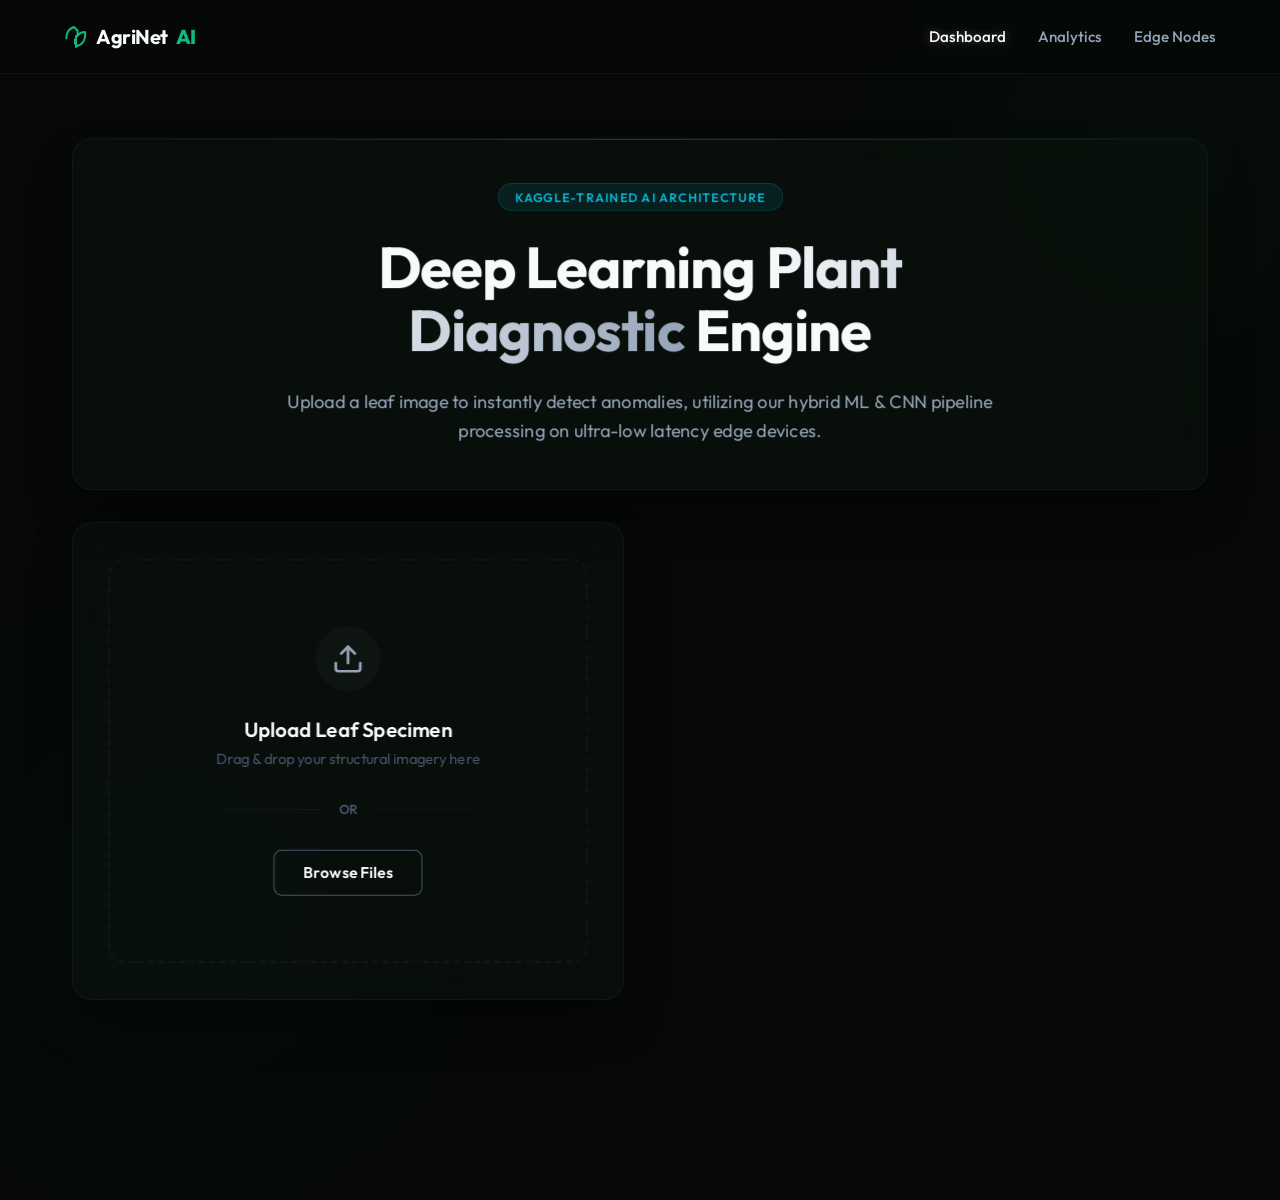
==== templates/index.html @ b892cedf "feat(a11y): add preliminary accessibility tags" ====
<!DOCTYPE html>
<html lang="en">

<head>
    <meta charset="UTF-8">
    <meta name="viewport" content="width=device-width, initial-scale=1.0">
    <title>AgriNet - Plant Disease Detection</title>
    <!-- Google Fonts: Outfit -->
    <link href="https://fonts.googleapis.com/css2?family=Outfit:wght@300;400;500;600;700;800&display=swap"
        rel="stylesheet">
    <!-- Custom CSS -->
    <link rel="stylesheet" href="/static/style.css">
</head>

<body>

    <!-- Ambient glowing orbs (very subtle) -->
    <div class="ambient-orb orb-1"></div>
    <div class="ambient-orb orb-2"></div>

    <header>
        <div class="logo">
            <svg class="leaf-icon" width="24" height="24" viewBox="0 0 24 24" fill="none"
                xmlns="http://www.w3.org/2000/svg">
                <path d="M2.5 13.5C2.5 13.5 1 5.5 10 2L13.5 5.5V11C13.5 11 16 7 21 7C21 7 23 18 13.5 21L11 18.5V14.5"
                    stroke="currentColor" stroke-width="2" stroke-linecap="round" stroke-linejoin="round" />
                <path d="M12 22L12 11" stroke="currentColor" stroke-width="2" stroke-linecap="round"
                    stroke-linejoin="round" />
            </svg>
            AgriNet <span>AI</span>
        </div>
        <nav>
            <a href="#" class="active">Dashboard</a>
            <a href="#">Analytics</a>
            <a href="#">Edge Nodes</a>
        </nav>
    </header>

    <main>
        <section class="hero glass-panel" data-tilt>
            <div class="hero-content">
                <div class="badge">Kaggle-Trained AI Architecture</div>
                <h1>Deep Learning <span>Plant Diagnostic</span> Engine</h1>
                <p>Upload a leaf image to instantly detect anomalies, utilizing our hybrid ML & CNN pipeline processing
                    on ultra-low latency edge devices.</p>
            </div>
        </section>

        <!-- Main workspace containing upload & results side by side or stacked -->
        <div class="workspace">
            <section class="upload-section glass-panel" id="upload-panel" data-tilt>
                <div class="drag-area" id="drag-area">
                    <div class="icon-orb">
                        <svg width="32" height="32" viewBox="0 0 24 24" fill="none" stroke="currentColor"
                            stroke-width="2" stroke-linecap="round" stroke-linejoin="round">
                            <path d="M21 15v4a2 2 0 0 1-2 2H5a2 2 0 0 1-2-2v-4"></path>
                            <polyline points="17 8 12 3 7 8"></polyline>
                            <line x1="12" y1="3" x2="12" y2="15"></line>
                        </svg>
                    </div>
                    <h3>Upload Leaf Specimen</h3>
                    <p class="subtitle">Drag & drop your structural imagery here</p>
                    <div class="divider">
                        <span>OR</span>
                    </div>
                    <button class="btn-outline" id="browse-btn">
                        <span>Browse Files</span>
                    </button>
                    <input type="file" id="file-input" hidden accept="image/*">
                </div>

                <div class="preview-area hidden" id="preview-area">
                    <div class="image-wrapper">
                        <img id="image-preview" src="" alt="Specimen Preview">
                        <div class="scan-line"></div>
                    </div>
                    <div class="controls">
                        <button class="btn-primary glow-on-hover" id="analyze-btn">
                            <svg width="20" height="20" viewBox="0 0 24 24" fill="none" stroke="currentColor"
                                stroke-width="2" stroke-linecap="round" stroke-linejoin="round">
                                <circle cx="12" cy="12" r="10"></circle>
                                <polyline points="12 6 12 12 16 14"></polyline>
                            </svg>
                            Init Inference
                        </button>
                        <button class="btn-ghost" id="reset-btn">Reset</button>
                    </div>
                </div>
            </section>

            <section class="results-section hidden" id="results-container">
                <div class="glass-panel result-card main-result" data-tilt>
                    <div class="header-tag">Diagnostic Result</div>
                    <h2 id="r-disease" class="disease-title">Analyzing...</h2>
                    <div class="treatment-box">
                        <div class="treatment-icon">
                            <svg width="20" height="20" viewBox="0 0 24 24" fill="none" stroke="currentColor"
                                stroke-width="2">
                                <path d="M11 20A7 7 0 0 1 4 13V6l7-4 7 4v7a7 7 0 0 1-7 7Z"></path>
                                <path d="M11 10.5V17"></path>
                                <path d="M8 14h6"></path>
                            </svg>
                        </div>
                        <div>
                            <h4>Recommended Protocol</h4>
                            <p id="r-treatment">Awaiting inference completion.</p>
                        </div>
                    </div>
                </div>

                <div class="metrics-row">
                    <div class="glass-panel metric-card" data-tilt>
                        <svg class="metric-icon" width="24" height="24" viewBox="0 0 24 24" fill="none"
                            stroke="currentColor" stroke-width="2">
                            <path d="M2 12h4l3-9 5 18 3-9h5"></path>
                        </svg>
                        <h4>Accuracy Score</h4>
                        <div class="value-wrap">
                            <span class="value" id="r-confidence-val">0</span>
                            <span class="unit">%</span>
                        </div>
                    </div>
                    <div class="glass-panel metric-card" data-tilt>
                        <svg class="metric-icon" width="24" height="24" viewBox="0 0 24 24" fill="none"
                            stroke="currentColor" stroke-width="2">
                            <circle cx="12" cy="12" r="10"></circle>
                            <polyline points="12 6 12 12 16 14"></polyline>
                        </svg>
                        <h4>Edge Latency</h4>
                        <div class="value-wrap">
                            <span class="value" id="r-latency-val">0</span>
                            <span class="unit">ms</span>
                        </div>
                    </div>
                </div>
            </section>
        </div>
    </main>

    <script src="/static/script.js"></script>
</body>

</html><!-- Optimized responsive scaling for dashboards -->
<!-- Add accessibility labels -->
---- static/style.css ----
:root {
    --bg-color: #060907;
    --panel-bg: rgba(14, 23, 17, 0.4);
    --panel-border: rgba(255, 255, 255, 0.04);
    --panel-border-hover: rgba(34, 197, 94, 0.3);

    --brand-primary: #10b981;
    --brand-secondary: #059669;
    --brand-cyan: #06b6d4;

    --text-primary: #f8fafc;
    --text-secondary: #94a3b8;
    --text-muted: #475569;

    --font-main: 'Outfit', sans-serif;
}

* {
    margin: 0;
    padding: 0;
    box-sizing: border-box;
}

body {
    background-color: var(--bg-color);
    color: var(--text-primary);
    font-family: var(--font-main);
    min-height: 100vh;
    overflow-x: hidden;
    position: relative;
    -webkit-font-smoothing: antialiased;
}

/* Very subtle ambient background to give depth without being garish */
.ambient-orb {
    position: absolute;
    border-radius: 50%;
    filter: blur(120px);
    z-index: -1;
    opacity: 0.4;
    pointer-events: none;
}

.orb-1 {
    width: 500px;
    height: 500px;
    background: radial-gradient(circle, rgba(16, 185, 129, 0.15) 0%, rgba(0, 0, 0, 0) 70%);
    top: -10%;
    right: -10%;
}

.orb-2 {
    width: 600px;
    height: 600px;
    background: radial-gradient(circle, rgba(6, 182, 212, 0.1) 0%, rgba(0, 0, 0, 0) 70%);
    bottom: -20%;
    left: -10%;
}

/* HEADER */
header {
    display: flex;
    justify-content: space-between;
    align-items: center;
    padding: 1.5rem 5%;
    border-bottom: 1px solid var(--panel-border);
    backdrop-filter: blur(20px);
    -webkit-backdrop-filter: blur(20px);
    background: rgba(6, 9, 7, 0.7);
    position: sticky;
    top: 0;
    z-index: 100;
}

.logo {
    display: flex;
    align-items: center;
    gap: 0.5rem;
    font-size: 1.25rem;
    font-weight: 700;
    letter-spacing: -0.5px;
}

.leaf-icon {
    color: var(--brand-primary);
}

.logo span {
    color: var(--brand-primary);
    font-weight: 800;
}

nav {
    display: flex;
    gap: 2rem;
}

nav a {
    color: var(--text-secondary);
    text-decoration: none;
    font-size: 0.95rem;
    font-weight: 500;
    transition: color 0.3s ease, text-shadow 0.3s ease;
}

/* User wants glow only on interaction - hover */
nav a:hover,
nav a.active {
    color: var(--text-primary);
    text-shadow: 0 0 10px rgba(255, 255, 255, 0.3);
}

/* MAIN LAYOUT */
main {
    max-width: 1200px;
    margin: 4rem auto;
    padding: 0 2rem;
    display: flex;
    flex-direction: column;
    gap: 2rem;
}

/* GLASS PANEL BASE */
.glass-panel {
    background: var(--panel-bg);
    border: 1px solid var(--panel-border);
    border-radius: 20px;
    backdrop-filter: blur(16px);
    -webkit-backdrop-filter: blur(16px);
    box-shadow: 0 25px 50px -12px rgba(0, 0, 0, 0.5);
    transition: border-color 0.4s ease, box-shadow 0.4s ease, transform 0.1s;
    /* 3D setup */
    transform-style: preserve-3d;
    perspective: 1000px;
    will-change: transform;
}

/* Subtle glow only on hover for panels */
.glass-panel:hover {
    border-color: rgba(34, 197, 94, 0.2);
    box-shadow: 0 25px 50px -12px rgba(34, 197, 94, 0.05), 0 0 40px rgba(16, 185, 129, 0.05);
}

/* HERO */
.hero {
    padding: 3rem;
    text-align: center;
    display: flex;
    justify-content: center;
    overflow: hidden;
    position: relative;
}

.hero::before {
    content: '';
    position: absolute;
    top: 0;
    left: 0;
    right: 0;
    height: 1px;
    background: linear-gradient(90deg, transparent, rgba(34, 197, 94, 0.3), transparent);
}

.hero-content {
    max-width: 700px;
    transform: translateZ(30px);
    /* 3D pop effect */
}

.badge {
    display: inline-block;
    padding: 0.3rem 1rem;
    font-size: 0.75rem;
    font-weight: 600;
    text-transform: uppercase;
    letter-spacing: 1px;
    color: var(--brand-cyan);
    background: rgba(6, 182, 212, 0.1);
    border: 1px solid rgba(6, 182, 212, 0.2);
    border-radius: 100px;
    margin-bottom: 1.5rem;
}

.hero h1 {
    font-size: 3.5rem;
    font-weight: 700;
    line-height: 1.1;
    margin-bottom: 1.5rem;
    letter-spacing: -1px;
}

.hero h1 span {
    background: linear-gradient(to right, var(--text-primary), var(--text-secondary));
    -webkit-background-clip: text;
    -webkit-text-fill-color: transparent;
}

.hero:hover h1 span {
    background: linear-gradient(to right, var(--brand-primary), var(--brand-cyan));
    -webkit-background-clip: text;
    -webkit-text-fill-color: transparent;
}

.hero p {
    color: var(--text-secondary);
    font-size: 1.1rem;
    line-height: 1.6;
}

/* WORKSPACE SPLIT */
.workspace {
    display: grid;
    grid-template-columns: 1fr;
    gap: 2rem;
}

@media (min-width: 900px) {
    .workspace {
        grid-template-columns: 1fr 1fr;
    }
}

/* UPLOAD SECTION */
.upload-section {
    padding: 2.5rem;
    display: flex;
    flex-direction: column;
}

.drag-area {
    border: 2px dashed var(--panel-border);
    border-radius: 16px;
    padding: 4rem 2rem;
    text-align: center;
    transition: all 0.3s ease;
    flex: 1;
    display: flex;
    flex-direction: column;
    justify-content: center;
    align-items: center;
    transform: translateZ(20px);
}

.drag-area.active,
.drag-area:hover {
    border-color: var(--brand-primary);
    background: rgba(16, 185, 129, 0.03);
    /* Glow on hover */
    box-shadow: 0 0 20px rgba(16, 185, 129, 0.1) inset;
}

.icon-orb {
    width: 64px;
    height: 64px;
    border-radius: 50%;
    background: rgba(255, 255, 255, 0.03);
    display: flex;
    align-items: center;
    justify-content: center;
    margin-bottom: 1.5rem;
    color: var(--text-secondary);
    transition: all 0.3s;
}

.drag-area:hover .icon-orb {
    color: var(--brand-primary);
    background: rgba(16, 185, 129, 0.1);
    transform: scale(1.1);
}

.drag-area h3 {
    font-size: 1.25rem;
    font-weight: 600;
    margin-bottom: 0.5rem;
}

.drag-area .subtitle {
    font-size: 0.9rem;
    color: var(--text-muted);
}

.divider {
    display: flex;
    align-items: center;
    width: 60%;
    margin: 2rem 0;
    color: var(--text-muted);
    font-size: 0.8rem;
    font-weight: 600;
}

.divider::before,
.divider::after {
    content: '';
    flex: 1;
    height: 1px;
    background: var(--panel-border);
}

.divider span {
    padding: 0 1rem;
}

/* BUTTONS */
button {
    font-family: var(--font-main);
    display: flex;
    align-items: center;
    justify-content: center;
    gap: 0.5rem;
    padding: 0.75rem 1.75rem;
    border-radius: 8px;
    font-weight: 600;
    font-size: 0.95rem;
    cursor: pointer;
    transition: all 0.3s cubic-bezier(0.4, 0, 0.2, 1);
    outline: none;
}

.btn-outline {
    background: transparent;
    border: 1px solid var(--text-muted);
    color: var(--text-primary);
}

.btn-outline:hover {
    border-color: var(--brand-primary);
    color: var(--brand-primary);
    background: rgba(16, 185, 129, 0.05);
}

.btn-primary {
    background: var(--brand-secondary);
    border: 1px solid var(--brand-primary);
    color: white;
}

.btn-primary:hover {
    background: var(--brand-primary);
    box-shadow: 0 0 20px rgba(16, 185, 129, 0.4);
    /* glow only on hover */
    transform: translateY(-2px);
}

.btn-ghost {
    background: transparent;
    border: 1px solid transparent;
    color: var(--text-secondary);
}

.btn-ghost:hover {
    color: white;
    background: rgba(255, 255, 255, 0.05);
}

/* PREVIEW AREA */
.preview-area {
    display: flex;
    flex-direction: column;
    align-items: center;
    justify-content: center;
    gap: 2rem;
    height: 100%;
    transform: translateZ(25px);
}

.image-wrapper {
    position: relative;
    border-radius: 12px;
    overflow: hidden;
    border: 1px solid var(--panel-border);
    box-shadow: 0 10px 30px rgba(0, 0, 0, 0.5);
}

#image-preview {
    max-width: 100%;
    max-height: 280px;
    display: block;
    object-fit: contain;
}

/* Animated scanning line */
.scan-line {
    position: absolute;
    top: 0;
    left: 0;
    right: 0;
    height: 2px;
    background: var(--brand-primary);
    box-shadow: 0 0 10px var(--brand-primary), 0 0 20px var(--brand-primary);
    opacity: 0;
    transform: translateY(-100%);
}

.preview-area.scanning .scan-line {
    opacity: 1;
    animation: scan 2s linear infinite;
}

@keyframes scan {
    0% {
        transform: translateY(0);
    }

    50% {
        transform: translateY(280px);
    }

    100% {
        transform: translateY(0);
    }
}

.controls {
    display: flex;
    gap: 1rem;
    width: 100%;
    justify-content: center;
}

/* RESULTS SECTION */
.results-section {
    display: flex;
    flex-direction: column;
    gap: 1.5rem;
    animation: slideInResult 0.6s cubic-bezier(0.16, 1, 0.3, 1) forwards;
}

@keyframes slideInResult {
    from {
        opacity: 0;
        transform: translateX(30px);
    }

    to {
        opacity: 1;
        transform: translateX(0);
    }
}

.result-card {
    padding: 2.5rem;
    flex: 1;
    display: flex;
    flex-direction: column;
}

.header-tag {
    font-size: 0.75rem;
    text-transform: uppercase;
    letter-spacing: 1px;
    color: var(--text-secondary);
    margin-bottom: 0.5rem;
    transform: translateZ(10px);
}

.disease-title {
    font-size: 2.2rem;
    font-weight: 700;
    color: var(--brand-primary);
    margin-bottom: 2rem;
    transform: translateZ(30px);
}

.treatment-box {
    display: flex;
    gap: 1.25rem;
    padding: 1.5rem;
    background: rgba(255, 255, 255, 0.02);
    border-radius: 12px;
    border: 1px solid rgba(255, 255, 255, 0.05);
    transform: translateZ(20px);
    transition: border-color 0.3s, background 0.3s;
}

.result-card:hover .treatment-box {
    border-color: rgba(6, 182, 212, 0.3);
    background: rgba(6, 182, 212, 0.05);
    /* very subtle hover glow */
}

.treatment-icon {
    color: var(--brand-cyan);
    margin-top: 0.25rem;
}

.treatment-box h4 {
    font-size: 1rem;
    margin-bottom: 0.5rem;
    color: var(--text-primary);
}

.treatment-box p {
    font-size: 0.95rem;
    color: var(--text-secondary);
    line-height: 1.5;
}

.metrics-row {
    display: grid;
    grid-template-columns: 1fr 1fr;
    gap: 1.5rem;
}

.metric-card {
    padding: 1.5rem;
    display: flex;
    flex-direction: column;
    justify-content: center;
    align-items: center;
    text-align: center;
}

.metric-icon {
    color: var(--text-muted);
    margin-bottom: 1rem;
    transition: color 0.3s;
    transform: translateZ(15px);
}

.metric-card:hover .metric-icon {
    color: var(--brand-primary);
}

.metric-card h4 {
    font-size: 0.8rem;
    text-transform: uppercase;
    letter-spacing: 1px;
    color: var(--text-secondary);
    margin-bottom: 0.5rem;
    transform: translateZ(15px);
}

.value-wrap {
    transform: translateZ(25px);
}

.metric-card .value {
    font-size: 2.2rem;
    font-weight: 700;
    color: var(--text-primary);
}

.metric-card .unit {
    font-size: 1rem;
    color: var(--text-muted);
    margin-left: 0.2rem;
}

.metric-card:hover .value {
    color: var(--brand-primary);
    text-shadow: 0 0 15px rgba(16, 185, 129, 0.3);
}

.hidden {
    display: none !important;
}
/* Enhancing mobile fluidity */
@media (max-width: 500px) { main { padding: 0 1rem; } }

/* Refined particle z-indexing */
.ambient-orb { z-index: -2; }
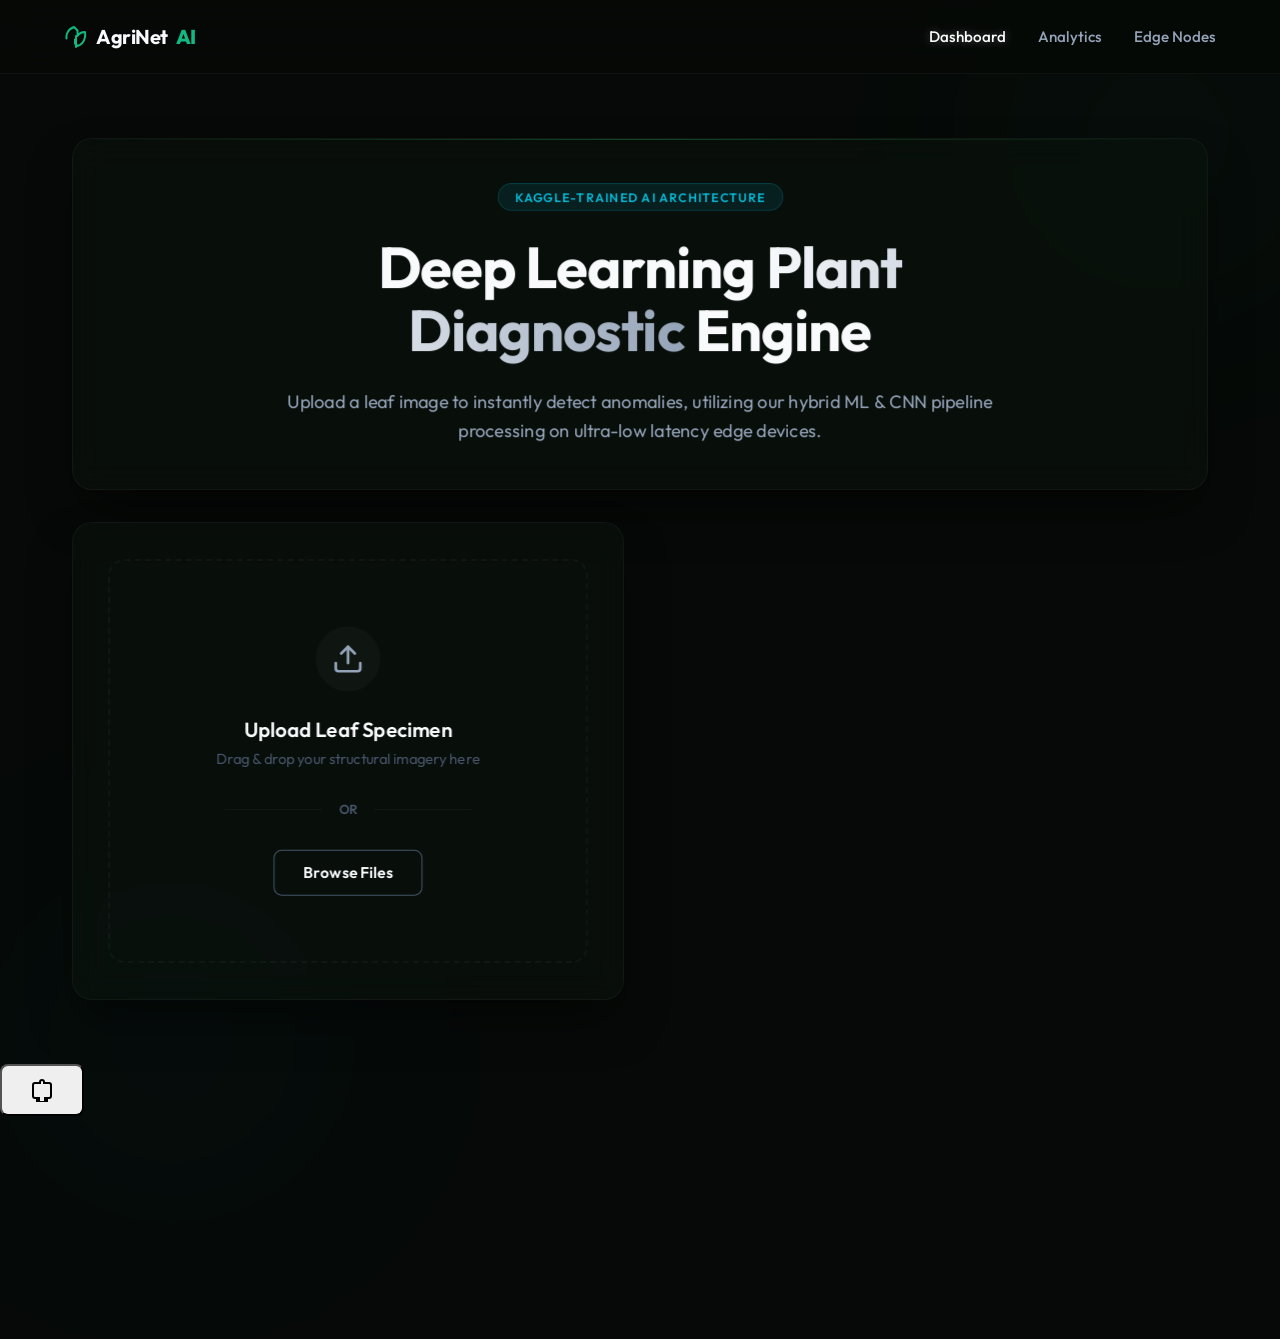
==== commit c00eeeee: "feat(ui): add AI Agent interface structure to index.html" ====
--- a/templates/index.html
+++ b/templates/index.html
@@ -137,6 +137,38 @@
         </div>
     </main>
 
+    
+    <!-- AI Agent Interface -->
+    <div id="ai-agent-container" class="hidden glass-panel" data-tilt>
+        <div class="agent-header">
+            <h4>AgriNet Agent</h4>
+            <button id="agent-close-btn">&times;</button>
+        </div>
+        <div class="agent-messages" id="agent-messages">
+            <div class="message ai">Hello! I am AgriNet AI. You can say "open camera", "upload image", "analyze", or "close".</div>
+        </div>
+        <video id="agent-camera" class="hidden" autoplay playsinline></video>
+        <button id="agent-capture-btn" class="hidden btn-primary">Capture</button>
+        <canvas id="agent-canvas" class="hidden"></canvas>
+        <div class="agent-input-area">
+            <input type="text" id="agent-input" placeholder="Ask or command (open, search, etc)...">
+            <button id="agent-voice-btn" class="btn-ghost" title="Hold to speak">
+                <svg width="20" height="20" viewBox="0 0 24 24" fill="none" stroke="currentColor" stroke-width="2">
+                    <path d="M12 1a3 3 0 0 0-3 3v8a3 3 0 0 0 6 0V4a3 3 0 0 0-3-3z"></path>
+                    <path d="M19 10v2a7 7 0 0 1-14 0v-2"></path>
+                    <line x1="12" y1="19" x2="12" y2="23"></line>
+                    <line x1="8" y1="23" x2="16" y2="23"></line>
+                </svg>
+            </button>
+            <button id="agent-send-btn" class="btn-primary">Send</button>
+        </div>
+    </div>
+    <button id="agent-toggle-btn" class="glow-on-hover">
+        <svg width="24" height="24" viewBox="0 0 24 24" fill="none" stroke="currentColor" stroke-width="2">
+            <path d="M12 2a2 2 0 0 1 2 2v1h5a2 2 0 0 1 2 2v11a2 2 0 0 1-2 2h-4v2h2v2H7v-2h2v-2H5a2 2 0 0 1-2-2V7a2 2 0 0 1 2-2h5V4a2 2 0 0 1 2-2z"></path>
+        </svg>
+    </button>
+
     <script src="/static/script.js"></script>
 </body>
 
--- a/static/style.css
+++ b/static/style.css
@@ -560,3 +560,5 @@
 
 /* Refined particle z-indexing */
 .ambient-orb { z-index: -2; }
+
+/* Final UI polish touches */
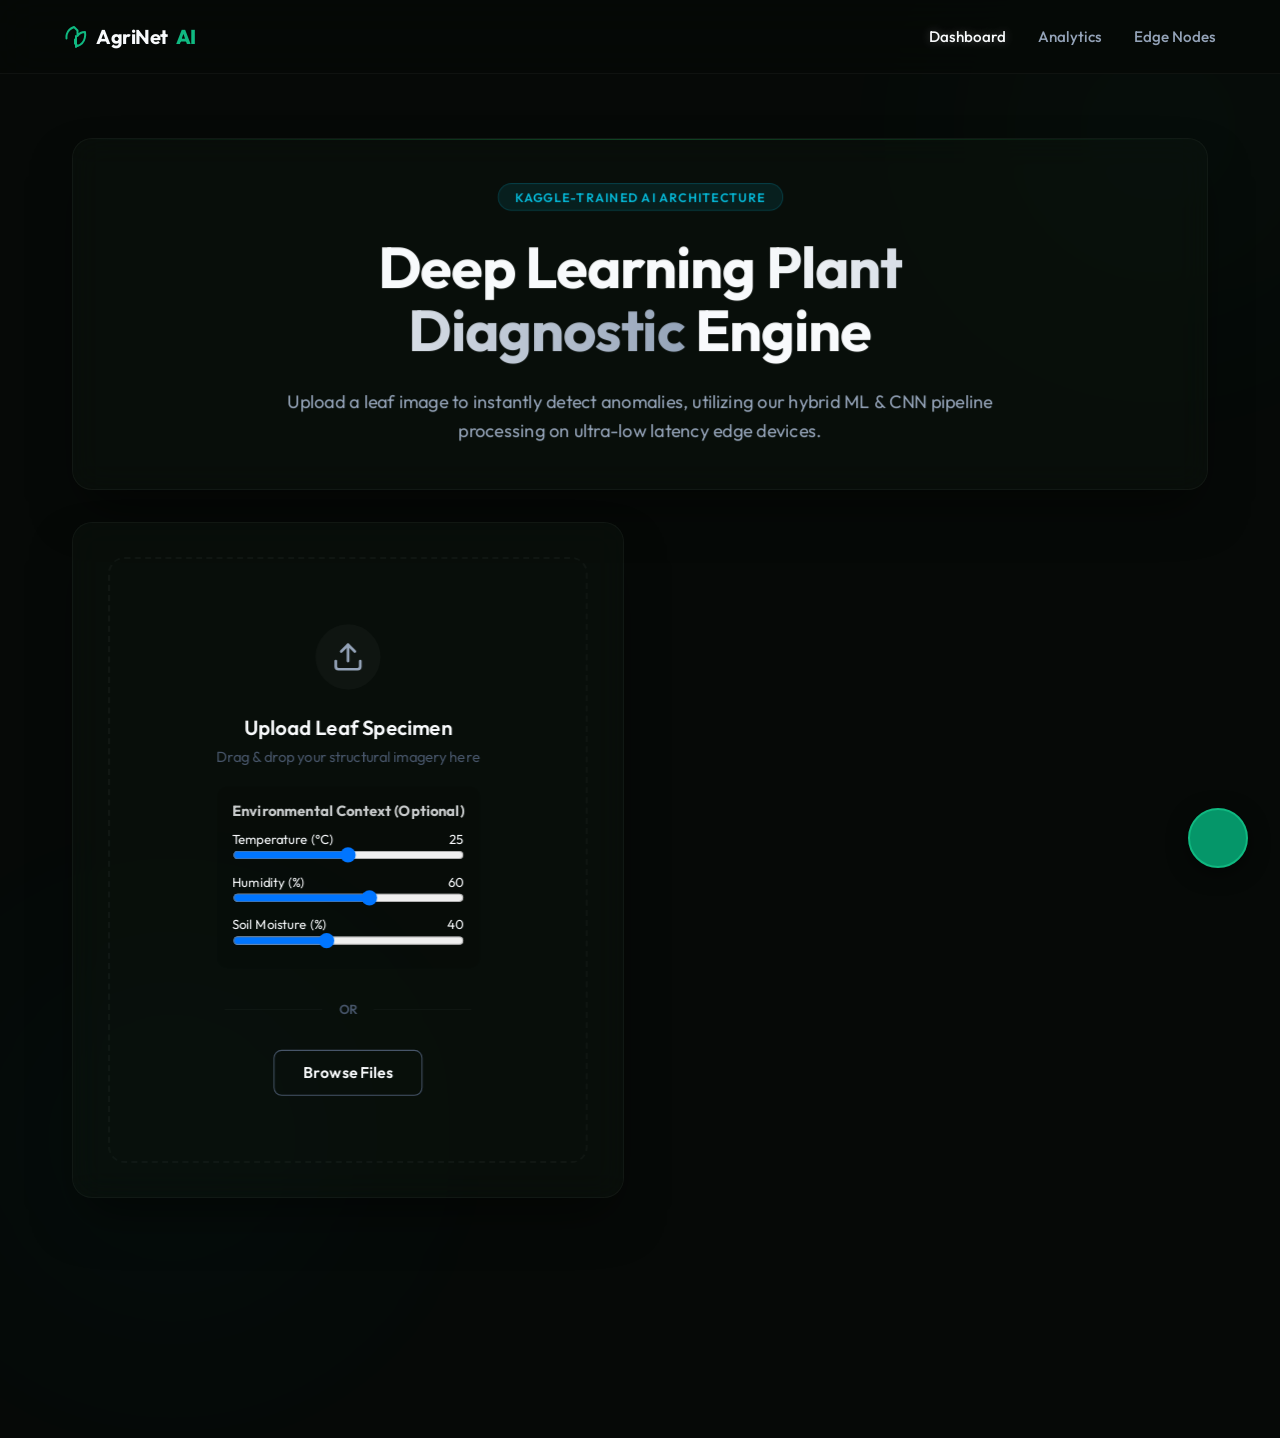
==== commit 83cc5f9b: "Refactor: Fix hackathon flaws (Multimodal UI, severity card, data augmentation, class tracking)" ====
--- a/templates/index.html
+++ b/templates/index.html
@@ -60,6 +60,33 @@
                     </div>
                     <h3>Upload Leaf Specimen</h3>
                     <p class="subtitle">Drag & drop your structural imagery here</p>
+
+                    <!-- Multimodal Envrionmental Data Collection -->
+                    <div class="multimodal-inputs"
+                        style="margin-top: 20px; text-align: left; background: rgba(0,0,0,0.1); padding: 15px; border-radius: 10px;">
+                        <h4 style="margin-bottom: 10px; font-size: 0.9em; opacity: 0.8;">Environmental Context
+                            (Optional)</h4>
+
+                        <label for="temperature-input"
+                            style="font-size: 0.8em; display:flex; justify-content:space-between;">
+                            Temperature (°C) <span id="temp-val">25</span>
+                        </label>
+                        <input type="range" id="temperature-input" min="0" max="50" value="25"
+                            style="width: 100%; margin-bottom: 10px;">
+
+                        <label for="humidity-input"
+                            style="font-size: 0.8em; display:flex; justify-content:space-between;">
+                            Humidity (%) <span id="hum-val">60</span>
+                        </label>
+                        <input type="range" id="humidity-input" min="0" max="100" value="60"
+                            style="width: 100%; margin-bottom: 10px;">
+
+                        <label for="moisture-input"
+                            style="font-size: 0.8em; display:flex; justify-content:space-between;">
+                            Soil Moisture (%) <span id="moist-val">40</span>
+                        </label>
+                        <input type="range" id="moisture-input" min="0" max="100" value="40" style="width: 100%;">
+                    </div>
                     <div class="divider">
                         <span>OR</span>
                     </div>
@@ -132,12 +159,24 @@
                             <span class="unit">ms</span>
                         </div>
                     </div>
+
+                    <div class="glass-panel metric-card" data-tilt>
+                        <svg class="metric-icon" width="24" height="24" viewBox="0 0 24 24" fill="none"
+                            stroke="currentColor" stroke-width="2" style="stroke: #ff4757;">
+                            <path d="M12 2v20M17 5H9.5a3.5 3.5 0 0 0 0 7h5a3.5 3.5 0 0 1 0 7H6"></path>
+                        </svg>
+                        <h4>Severity Index</h4>
+                        <div class="value-wrap">
+                            <span class="value" id="r-severity-val" style="color: #ff4757;">0</span>
+                            <span class="unit">%</span>
+                        </div>
+                    </div>
                 </div>
             </section>
         </div>
     </main>
 
-    
+
     <!-- AI Agent Interface -->
     <div id="ai-agent-container" class="hidden glass-panel" data-tilt>
         <div class="agent-header">
@@ -145,7 +184,8 @@
             <button id="agent-close-btn">&times;</button>
         </div>
         <div class="agent-messages" id="agent-messages">
-            <div class="message ai">Hello! I am AgriNet AI. You can say "open camera", "upload image", "analyze", or "close".</div>
+            <div class="message ai">Hello! I am AgriNet AI. You can say "open camera", "upload image", "analyze", or
+                "close".</div>
         </div>
         <video id="agent-camera" class="hidden" autoplay playsinline></video>
         <button id="agent-capture-btn" class="hidden btn-primary">Capture</button>
@@ -165,7 +205,9 @@
     </div>
     <button id="agent-toggle-btn" class="glow-on-hover">
         <svg width="24" height="24" viewBox="0 0 24 24" fill="none" stroke="currentColor" stroke-width="2">
-            <path d="M12 2a2 2 0 0 1 2 2v1h5a2 2 0 0 1 2 2v11a2 2 0 0 1-2 2h-4v2h2v2H7v-2h2v-2H5a2 2 0 0 1-2-2V7a2 2 0 0 1 2-2h5V4a2 2 0 0 1 2-2z"></path>
+            <path
+                d="M12 2a2 2 0 0 1 2 2v1h5a2 2 0 0 1 2 2v11a2 2 0 0 1-2 2h-4v2h2v2H7v-2h2v-2H5a2 2 0 0 1-2-2V7a2 2 0 0 1 2-2h5V4a2 2 0 0 1 2-2z">
+            </path>
         </svg>
     </button>
 
@@ -173,4 +215,4 @@
 </body>
 
 </html><!-- Optimized responsive scaling for dashboards -->
-<!-- Add accessibility labels -->
+<!-- Add accessibility labels -->
--- a/static/style.css
+++ b/static/style.css
@@ -562,3 +562,141 @@
 .ambient-orb { z-index: -2; }
 
 /* Final UI polish touches */
+
+/* --- AI Agent UI --- */
+#agent-toggle-btn {
+    position: fixed;
+    bottom: 2rem;
+    right: 2rem;
+    width: 60px;
+    height: 60px;
+    border-radius: 50%;
+    background: var(--brand-secondary);
+    border: 2px solid var(--brand-primary);
+    color: white;
+    cursor: pointer;
+    box-shadow: 0 5px 20px rgba(0,0,0,0.5);
+    z-index: 1000;
+    transition: all 0.3s;
+    display: flex;
+    align-items: center;
+    justify-content: center;
+}
+#agent-toggle-btn:hover {
+    transform: scale(1.1);
+    box-shadow: 0 0 20px rgba(16, 185, 129, 0.4);
+}
+
+#ai-agent-container {
+    position: fixed;
+    bottom: 6rem;
+    right: 2rem;
+    width: 350px;
+    height: 500px;
+    display: flex;
+    flex-direction: column;
+    z-index: 999;
+    background: rgba(14, 23, 17, 0.85);
+    border: 1px solid var(--brand-primary);
+    padding: 0;
+    overflow: hidden;
+}
+
+#ai-agent-container.hidden {
+    display: none !important;
+}
+
+.agent-header {
+    background: rgba(16, 185, 129, 0.2);
+    padding: 1rem;
+    display: flex;
+    justify-content: space-between;
+    align-items: center;
+    border-bottom: 1px solid var(--panel-border);
+}
+
+.agent-header h4 {
+    margin: 0;
+    font-size: 1.1rem;
+    color: var(--brand-cyan);
+}
+
+#agent-close-btn {
+    background: transparent;
+    border: none;
+    color: var(--text-primary);
+    font-size: 1.5rem;
+    cursor: pointer;
+}
+
+.agent-messages {
+    flex: 1;
+    padding: 1rem;
+    overflow-y: auto;
+    display: flex;
+    flex-direction: column;
+    gap: 0.8rem;
+}
+
+.message {
+    padding: 0.5rem 1rem;
+    border-radius: 12px;
+    max-width: 80%;
+    word-wrap: break-word;
+    font-size: 0.9rem;
+}
+
+.message.ai {
+    background: rgba(16, 185, 129, 0.15);
+    align-self: flex-start;
+    border-bottom-left-radius: 2px;
+}
+
+.message.user {
+    background: rgba(255, 255, 255, 0.1);
+    align-self: flex-end;
+    border-bottom-right-radius: 2px;
+}
+
+#agent-camera {
+    width: 100%;
+    max-height: 200px;
+    background: #000;
+    object-fit: cover;
+}
+
+.agent-input-area {
+    display: flex;
+    padding: 0.8rem;
+    border-top: 1px solid var(--panel-border);
+    gap: 0.5rem;
+    background: rgba(14, 23, 17, 0.95);
+}
+
+#agent-input {
+    flex: 1;
+    background: transparent;
+    border: 1px solid var(--text-muted);
+    border-radius: 8px;
+    padding: 0.5rem 0.8rem;
+    color: var(--text-primary);
+    font-family: var(--font-main);
+    outline: none;
+}
+
+#agent-input:focus {
+    border-color: var(--brand-primary);
+}
+
+#agent-voice-btn {
+    padding: 0.5rem;
+}
+
+#agent-voice-btn.listening {
+    color: red;
+    animation: pulse 1s infinite alternate;
+}
+@keyframes pulse {
+    0% { transform: scale(1); }
+    100% { transform: scale(1.1); }
+}
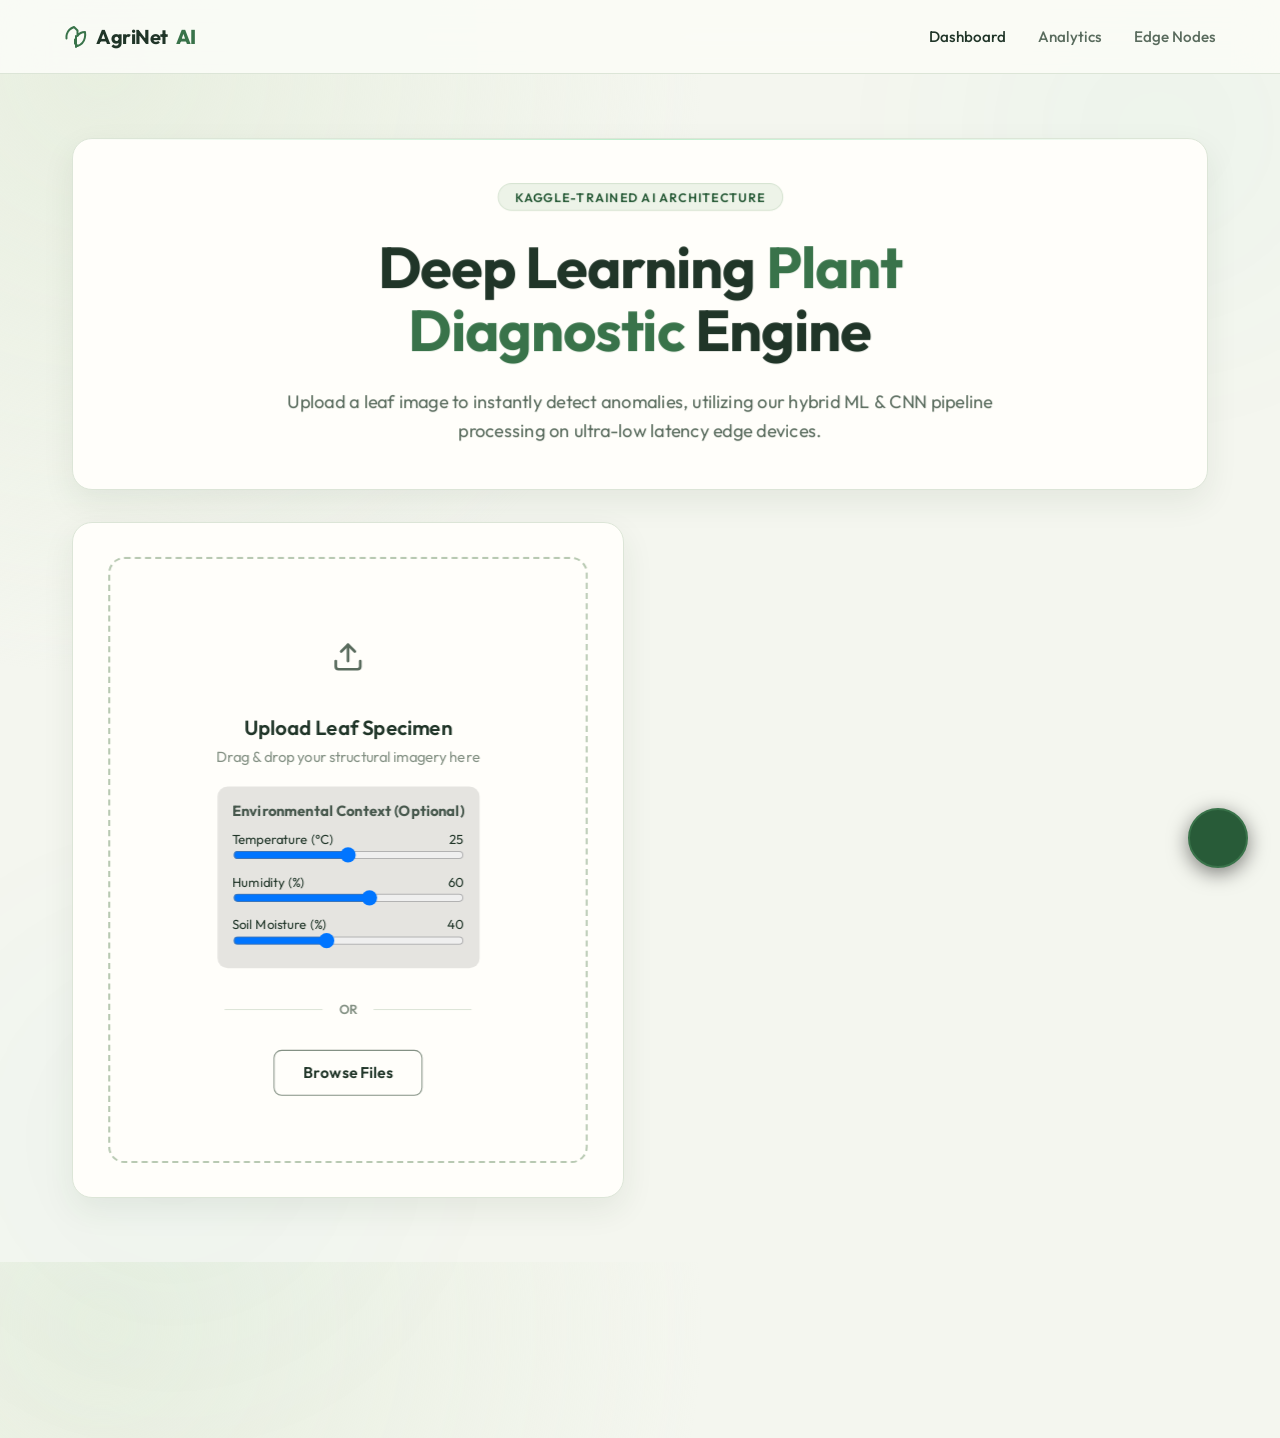
==== commit 020e038c: "update code" ====
--- a/templates/index.html
+++ b/templates/index.html
@@ -141,7 +141,7 @@
                             stroke="currentColor" stroke-width="2">
                             <path d="M2 12h4l3-9 5 18 3-9h5"></path>
                         </svg>
-                        <h4>Accuracy Score</h4>
+                        <h4>Model Confidence</h4>
                         <div class="value-wrap">
                             <span class="value" id="r-confidence-val">0</span>
                             <span class="unit">%</span>
@@ -165,7 +165,7 @@
                             stroke="currentColor" stroke-width="2" style="stroke: #ff4757;">
                             <path d="M12 2v20M17 5H9.5a3.5 3.5 0 0 0 0 7h5a3.5 3.5 0 0 1 0 7H6"></path>
                         </svg>
-                        <h4>Severity Index</h4>
+                        <h4>Severity estimate</h4>
                         <div class="value-wrap">
                             <span class="value" id="r-severity-val" style="color: #ff4757;">0</span>
                             <span class="unit">%</span>
--- a/static/style.css
+++ b/static/style.css
@@ -700,3 +700,42 @@
     0% { transform: scale(1); }
     100% { transform: scale(1.1); }
 }
+/* Botanical palette overrides: keep the existing dashboard and interactions. */
+:root {
+    --bg-color: #f4f6ef;
+    --panel-bg: #fffefa;
+    --panel-border: #dce5d7;
+    --panel-border-hover: #8bae85;
+    --brand-primary: #39734a;
+    --brand-secondary: #285b38;
+    --brand-cyan: #62804d;
+    --text-primary: #203528;
+    --text-secondary: #596b5d;
+    --text-muted: #849184;
+}
+body { background-image: radial-gradient(ellipse at 8% 5%, #e8efe0 0, transparent 36%); }
+header { background: rgba(250, 251, 246, .94); border-color: var(--panel-border); }
+.glass-panel { backdrop-filter: none; box-shadow: 0 12px 32px rgba(39, 69, 43, .08); }
+.glass-panel:hover { border-color: var(--panel-border-hover); box-shadow: 0 14px 34px rgba(39, 69, 43, .12); }
+.hero h1 span { background: none; color: var(--brand-primary); -webkit-text-fill-color: currentColor; }
+.hero:hover h1 span { background: none; color: var(--brand-primary); -webkit-text-fill-color: currentColor; }
+.badge { color: var(--brand-secondary); background: #edf3e8; border-color: #d7e4d2; }
+.drag-area { border-color: #b8c9b2; }
+.treatment-box, .message.user { background: #f0f4ec; border-color: #e0e8dc; }
+.result-card, .metric-card, .upload-section, #ai-agent-container { background: var(--panel-bg); }
+.agent-header, .agent-input-area { background: #f0f4ec; }
+.message.ai { background: #e8f1e5; }
+#agent-input { color: var(--text-primary); background: #fffefa; border-color: #cbd8c7; }
+#agent-close-btn { color: var(--text-primary); }
+button:disabled { opacity: .65; cursor: wait; }
+@media (max-width: 700px) {
+    header { padding: 1rem 5%; }
+    nav { display: none; }
+    main { margin: 1.5rem auto; padding: 0 1rem; gap: 1rem; }
+    .hero, .upload-section { padding: 1.25rem; }
+    .hero h1 { font-size: clamp(2rem, 9vw, 3rem); }
+    .workspace { gap: 1rem; }
+    .metrics-row { grid-template-columns: 1fr; gap: .75rem; }
+    #ai-agent-container { left: 1rem; right: 1rem; bottom: 5.5rem; width: auto; height: min(70vh, 500px); }
+    #agent-toggle-btn { right: 1rem; bottom: 1rem; }
+}
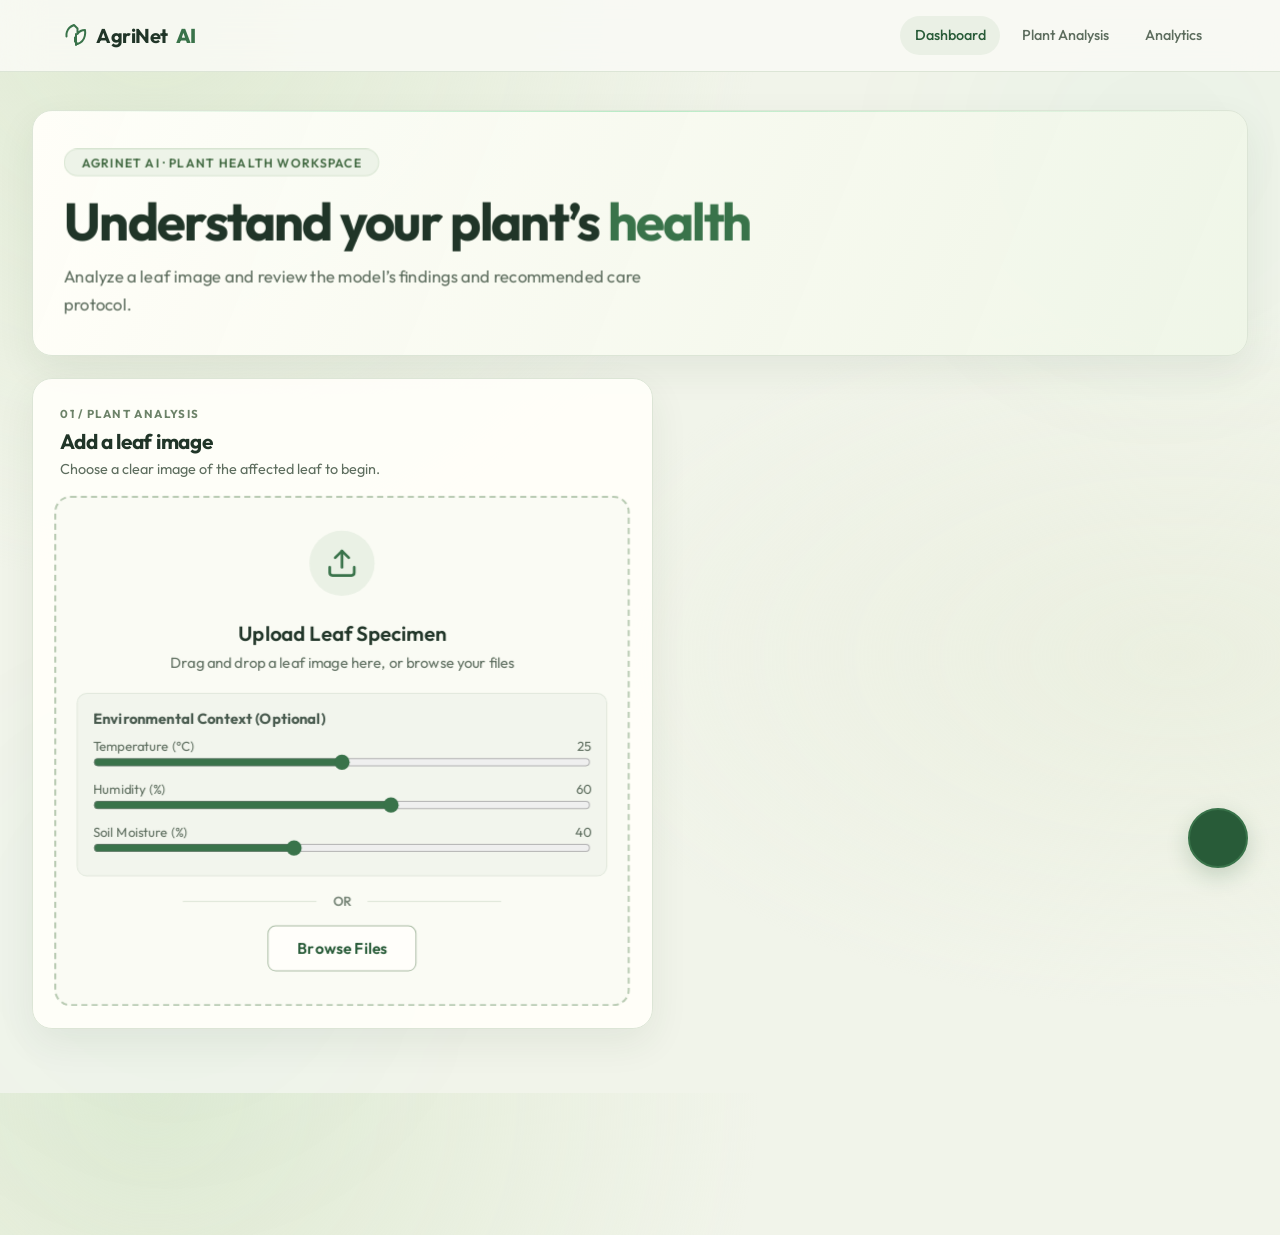
==== commit e83794bc: "update code" ====
--- a/templates/index.html
+++ b/templates/index.html
@@ -30,25 +30,29 @@
             AgriNet <span>AI</span>
         </div>
         <nav>
-            <a href="#" class="active">Dashboard</a>
-            <a href="#">Analytics</a>
-            <a href="#">Edge Nodes</a>
+            <a href="#dashboard" class="active">Dashboard</a>
+            <a href="#plant-analysis">Plant Analysis</a>
+            <a href="#analytics">Analytics</a>
         </nav>
     </header>
 
     <main>
-        <section class="hero glass-panel" data-tilt>
+        <section class="hero glass-panel" id="dashboard" data-tilt>
             <div class="hero-content">
-                <div class="badge">Kaggle-Trained AI Architecture</div>
-                <h1>Deep Learning <span>Plant Diagnostic</span> Engine</h1>
-                <p>Upload a leaf image to instantly detect anomalies, utilizing our hybrid ML & CNN pipeline processing
-                    on ultra-low latency edge devices.</p>
+                <div class="badge">AgriNet AI · Plant health workspace</div>
+                <h1>Understand your plant’s <span>health</span></h1>
+                <p>Analyze a leaf image and review the model’s findings and recommended care protocol.</p>
             </div>
         </section>
 
         <!-- Main workspace containing upload & results side by side or stacked -->
         <div class="workspace">
-            <section class="upload-section glass-panel" id="upload-panel" data-tilt>
+            <section class="upload-section glass-panel" id="upload-panel" data-tilt aria-labelledby="analysis-title">
+                <div class="section-heading">
+                    <span class="section-kicker">01 / Plant analysis</span>
+                    <h2 id="analysis-title">Add a leaf image</h2>
+                    <p>Choose a clear image of the affected leaf to begin.</p>
+                </div>
                 <div class="drag-area" id="drag-area">
                     <div class="icon-orb">
                         <svg width="32" height="32" viewBox="0 0 24 24" fill="none" stroke="currentColor"
@@ -59,7 +63,7 @@
                         </svg>
                     </div>
                     <h3>Upload Leaf Specimen</h3>
-                    <p class="subtitle">Drag & drop your structural imagery here</p>
+                    <p class="subtitle">Drag and drop a leaf image here, or browse your files</p>
 
                     <!-- Multimodal Envrionmental Data Collection -->
                     <div class="multimodal-inputs"
@@ -117,7 +121,7 @@
 
             <section class="results-section hidden" id="results-container">
                 <div class="glass-panel result-card main-result" data-tilt>
-                    <div class="header-tag">Diagnostic Result</div>
+                    <div class="header-tag">Recent prediction</div>
                     <h2 id="r-disease" class="disease-title">Analyzing...</h2>
                     <div class="treatment-box">
                         <div class="treatment-icon">
@@ -135,6 +139,10 @@
                     </div>
                 </div>
 
+                <div class="results-heading" id="analytics">
+                    <span class="section-kicker">02 / Analytics</span>
+                    <h3>Prediction metrics</h3>
+                </div>
                 <div class="metrics-row">
                     <div class="glass-panel metric-card" data-tilt>
                         <svg class="metric-icon" width="24" height="24" viewBox="0 0 24 24" fill="none"
@@ -215,4 +223,4 @@
 </body>
 
 </html><!-- Optimized responsive scaling for dashboards -->
-<!-- Add accessibility labels -->+<!-- Add accessibility labels -->
--- a/static/style.css
+++ b/static/style.css
@@ -739,3 +739,169 @@
     #ai-agent-container { left: 1rem; right: 1rem; bottom: 5.5rem; width: auto; height: min(70vh, 500px); }
     #agent-toggle-btn { right: 1rem; bottom: 1rem; }
 }
+
+/* Dashboard layout and readability refinements. Animation rules above remain unchanged. */
+:root {
+    --bg-color: #f1f4ea;
+    --panel-bg: rgba(255, 254, 249, .94);
+    --panel-border: #dce5d6;
+    --panel-border-hover: #9eb79a;
+    --brand-primary: #39734a;
+    --brand-secondary: #285b38;
+    --brand-cyan: #688052;
+    --text-primary: #203528;
+    --text-secondary: #5d6d5e;
+    --text-muted: #798779;
+}
+
+body {
+    background-image: radial-gradient(ellipse at 12% 0%, rgba(219, 232, 205, .8), transparent 38%),
+        radial-gradient(ellipse at 92% 60%, rgba(232, 237, 219, .65), transparent 38%);
+}
+
+header {
+    padding: 1rem max(5%, calc((100% - 1320px) / 2));
+    background: rgba(249, 250, 244, .9);
+    border-color: var(--panel-border);
+}
+
+nav { gap: .45rem; }
+nav a {
+    padding: .65rem .9rem;
+    border-radius: 999px;
+    font-size: .9rem;
+    color: var(--text-secondary);
+}
+nav a:hover, nav a.active {
+    color: var(--brand-secondary);
+    text-shadow: none;
+    background: #eaf0e5;
+}
+
+main {
+    max-width: 1320px;
+    margin: 2.4rem auto 4rem;
+    gap: 1.4rem;
+}
+
+.glass-panel {
+    background: var(--panel-bg);
+    border-color: var(--panel-border);
+    box-shadow: 0 14px 38px rgba(43, 68, 42, .075);
+}
+.glass-panel:hover {
+    border-color: var(--panel-border-hover);
+    box-shadow: 0 16px 40px rgba(43, 68, 42, .11);
+}
+
+.hero {
+    min-height: 230px;
+    align-items: center;
+    text-align: left;
+    justify-content: flex-start;
+    padding: 2.5rem 3rem;
+    background: linear-gradient(112deg, rgba(255, 254, 249, .97), rgba(239, 245, 231, .94));
+}
+.hero-content { max-width: 760px; }
+.hero h1 {
+    max-width: 720px;
+    margin-bottom: .85rem;
+    font-size: clamp(2.3rem, 4vw, 3.65rem);
+    line-height: 1.08;
+    letter-spacing: -1.7px;
+}
+.hero h1 span, .hero:hover h1 span {
+    background: none;
+    color: var(--brand-primary);
+    -webkit-text-fill-color: currentColor;
+}
+.hero p { max-width: 620px; font-size: 1.02rem; }
+.badge {
+    color: #456c45;
+    background: #edf3e8;
+    border-color: #d8e5d2;
+    margin-bottom: 1rem;
+}
+
+.workspace { grid-template-columns: minmax(0, 1.04fr) minmax(0, .96fr); gap: 1.4rem; align-items: start; }
+.upload-section { padding: 1.7rem; gap: 1.25rem; }
+.section-heading { margin-bottom: .15rem; }
+.section-kicker {
+    display: block;
+    color: #6c8268;
+    font-size: .72rem;
+    font-weight: 700;
+    letter-spacing: .12em;
+    text-transform: uppercase;
+    margin-bottom: .45rem;
+}
+.section-heading h2, .results-heading h3 { color: var(--text-primary); font-size: 1.3rem; letter-spacing: -.3px; }
+.section-heading p { color: var(--text-secondary); font-size: .9rem; margin-top: .35rem; }
+.drag-area {
+    min-height: 290px;
+    padding: 2rem 1.25rem;
+    border-color: #b9cbb3;
+    background: rgba(247, 249, 242, .65);
+}
+.drag-area h3 { color: var(--text-primary); }
+.drag-area .subtitle { color: var(--text-secondary); }
+.icon-orb { background: #eaf1e5; color: var(--brand-primary); }
+.multimodal-inputs {
+    width: 100%;
+    background: #f2f5ed !important;
+    border: 1px solid #e1e8dc;
+    color: var(--text-secondary);
+}
+.multimodal-inputs h4 { color: var(--text-primary); }
+input[type="range"] { accent-color: var(--brand-primary); }
+.divider { margin: 1rem 0; color: var(--text-muted); }
+.btn-outline { color: var(--brand-secondary); border-color: #a9bca4; background: #fffefa; }
+.btn-ghost:hover { color: var(--brand-secondary); background: #edf3e8; }
+.results-section { gap: 1rem; }
+.result-card { padding: 1.7rem; }
+.header-tag { color: #70806f; font-weight: 700; }
+.disease-title { margin-bottom: 1.25rem; }
+.treatment-box, .message.user { background: #f0f4ec; border-color: #e0e8dc; }
+.treatment-box { border-color: #e0e8dc; }
+.result-card:hover .treatment-box { border-color: #cfddc9; background: #f4f7f0; }
+.results-heading { margin: .15rem 0 -.2rem; }
+.metrics-row { grid-template-columns: repeat(3, minmax(0, 1fr)); gap: .75rem; }
+.metric-card { padding: 1.15rem .75rem; }
+.metric-card h4 { font-size: .68rem; letter-spacing: .07em; }
+.metric-card .value { font-size: 1.85rem; }
+.metric-icon { color: #7e9479; }
+
+#ai-agent-container {
+    background: rgba(255, 254, 249, .98);
+    border-color: #cbd9c5;
+    box-shadow: 0 18px 48px rgba(35, 57, 35, .2);
+}
+.agent-header, .agent-input-area { background: #f0f4ec; }
+.agent-header h4 { color: var(--brand-secondary); }
+.message.ai { background: #e8f1e5; }
+#agent-input { color: var(--text-primary); background: #fffefa; border-color: #cbd8c7; }
+#agent-close-btn { color: var(--text-primary); }
+#agent-toggle-btn { box-shadow: 0 8px 22px rgba(40, 91, 56, .22); }
+button:disabled { opacity: .65; cursor: wait; }
+
+@media (max-width: 900px) {
+    .workspace { grid-template-columns: 1fr; }
+    .drag-area { min-height: 250px; }
+}
+@media (max-width: 700px) {
+    header { padding: .75rem 1rem; gap: .5rem; flex-wrap: wrap; }
+    nav { display: flex; gap: .2rem; max-width: 100%; overflow-x: auto; }
+    nav a { padding: .45rem .65rem; white-space: nowrap; font-size: .82rem; }
+    main { margin: 1.25rem auto 2rem; padding: 0 1rem; gap: 1rem; }
+    .hero { min-height: 0; padding: 1.5rem; }
+    .hero h1 { font-size: clamp(2rem, 9vw, 2.8rem); }
+    .hero p { font-size: .95rem; }
+    .upload-section { padding: 1.2rem; }
+    .metrics-row { grid-template-columns: repeat(2, minmax(0, 1fr)); }
+}
+@media (max-width: 390px) {
+    .logo { font-size: 1.1rem; }
+    nav a { font-size: .76rem; padding: .4rem .5rem; }
+    .metrics-row { grid-template-columns: 1fr; }
+    .controls { flex-wrap: wrap; }
+}
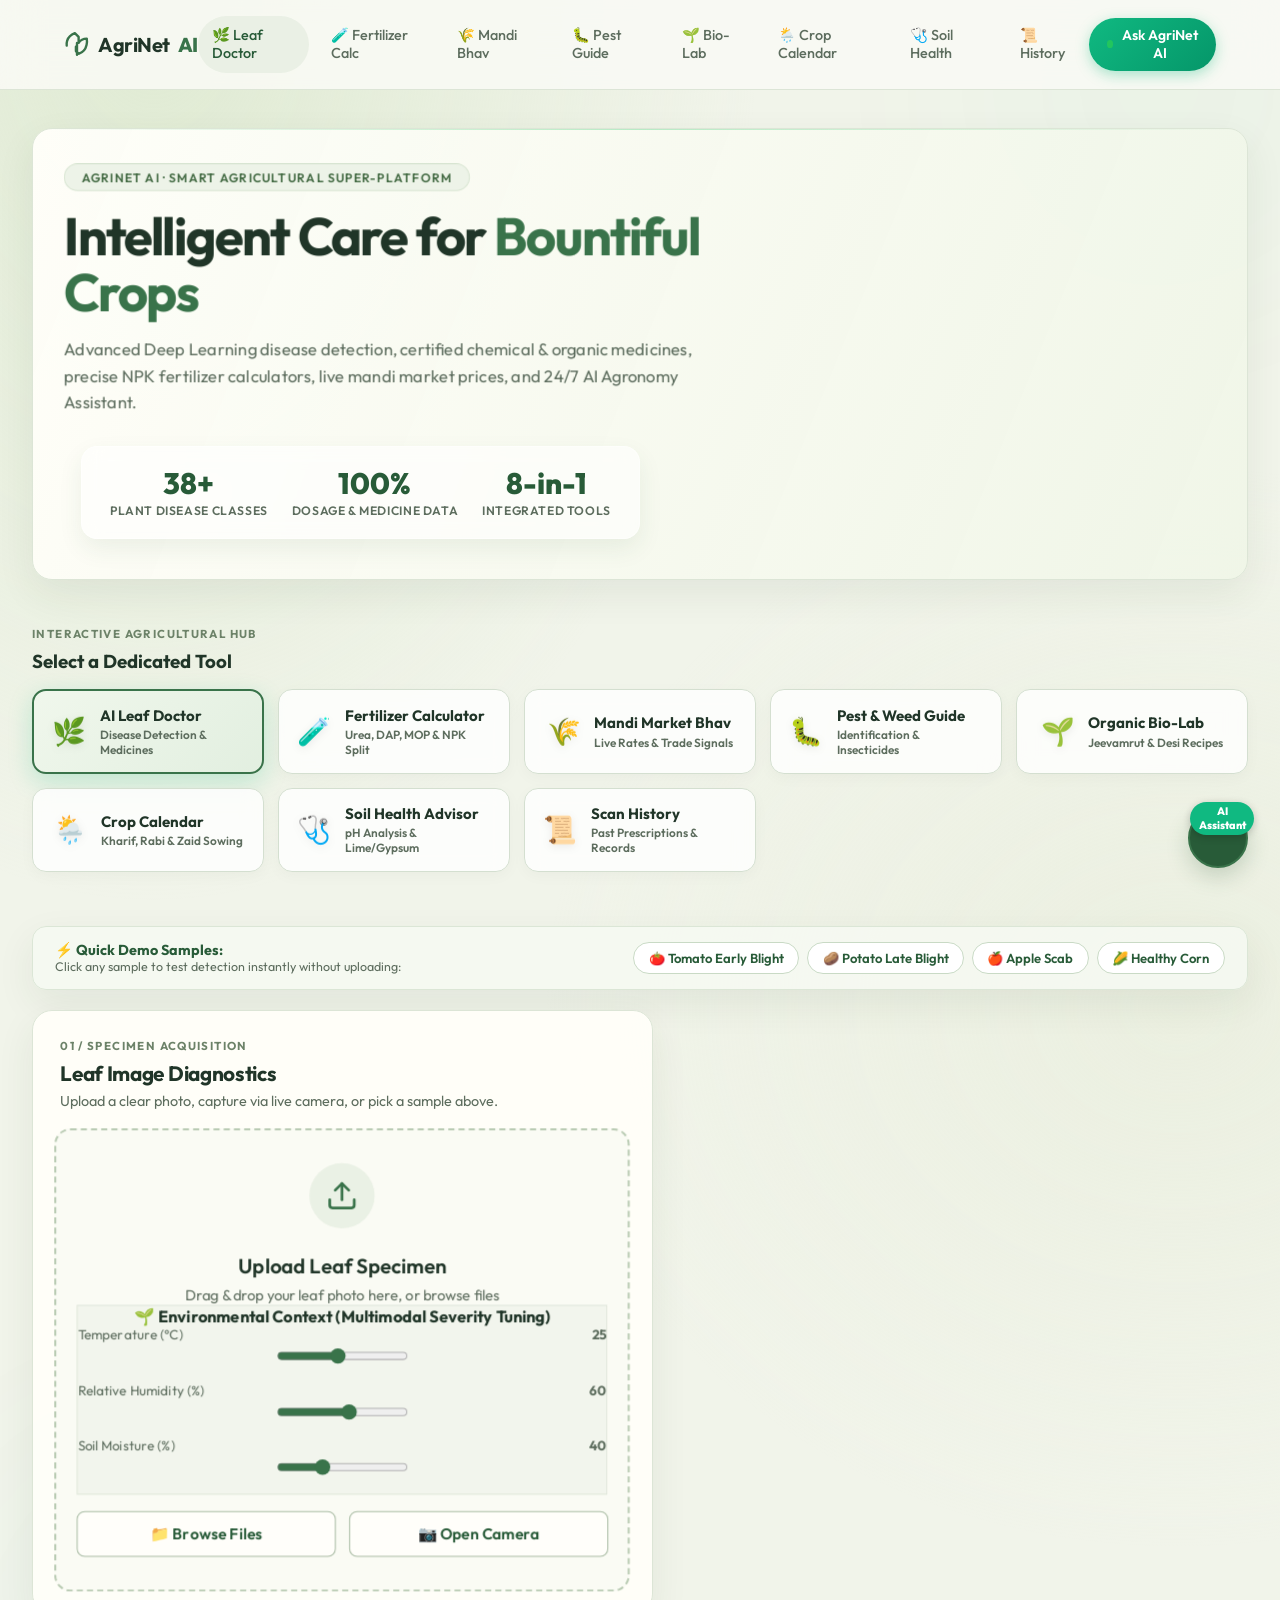
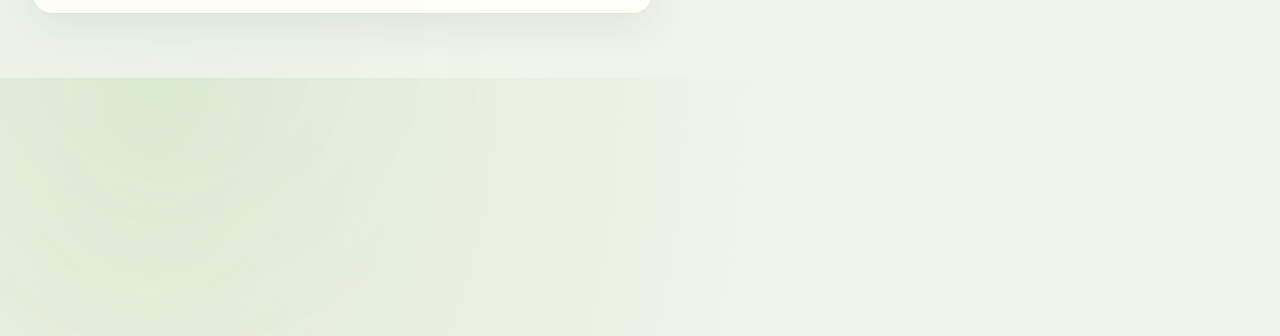
==== commit a2242fe0: "update code" ====
--- a/templates/index.html
+++ b/templates/index.html
@@ -4,7 +4,7 @@
 <head>
     <meta charset="UTF-8">
     <meta name="viewport" content="width=device-width, initial-scale=1.0">
-    <title>AgriNet - Plant Disease Detection</title>
+    <title>AgriNet AI - Smart Plant Health & Agronomy Portal</title>
     <!-- Google Fonts: Outfit -->
     <link href="https://fonts.googleapis.com/css2?family=Outfit:wght@300;400;500;600;700;800&display=swap"
         rel="stylesheet">
@@ -14,193 +14,735 @@
 
 <body>
 
-    <!-- Ambient glowing orbs (very subtle) -->
+    <!-- Ambient glowing orbs -->
     <div class="ambient-orb orb-1"></div>
     <div class="ambient-orb orb-2"></div>
 
+    <!-- HEADER -->
     <header>
         <div class="logo">
-            <svg class="leaf-icon" width="24" height="24" viewBox="0 0 24 24" fill="none"
+            <svg class="leaf-icon" width="26" height="26" viewBox="0 0 24 24" fill="none"
                 xmlns="http://www.w3.org/2000/svg">
                 <path d="M2.5 13.5C2.5 13.5 1 5.5 10 2L13.5 5.5V11C13.5 11 16 7 21 7C21 7 23 18 13.5 21L11 18.5V14.5"
-                    stroke="currentColor" stroke-width="2" stroke-linecap="round" stroke-linejoin="round" />
-                <path d="M12 22L12 11" stroke="currentColor" stroke-width="2" stroke-linecap="round"
+                    stroke="currentColor" stroke-width="2.2" stroke-linecap="round" stroke-linejoin="round" />
+                <path d="M12 22L12 11" stroke="currentColor" stroke-width="2.2" stroke-linecap="round"
                     stroke-linejoin="round" />
             </svg>
             AgriNet <span>AI</span>
         </div>
         <nav>
-            <a href="#dashboard" class="active">Dashboard</a>
-            <a href="#plant-analysis">Plant Analysis</a>
-            <a href="#analytics">Analytics</a>
+            <a href="#feature-nav" class="nav-link active" data-target="detector">🌿 Leaf Doctor</a>
+            <a href="#feature-nav" class="nav-link" data-target="fertilizer">🧪 Fertilizer Calc</a>
+            <a href="#feature-nav" class="nav-link" data-target="mandi">🌾 Mandi Bhav</a>
+            <a href="#feature-nav" class="nav-link" data-target="pests">🐛 Pest Guide</a>
+            <a href="#feature-nav" class="nav-link" data-target="organic">🌱 Bio-Lab</a>
+            <a href="#feature-nav" class="nav-link" data-target="calendar">🌦️ Crop Calendar</a>
+            <a href="#feature-nav" class="nav-link" data-target="soil">🩺 Soil Health</a>
+            <a href="#feature-nav" class="nav-link" data-target="history">📜 History</a>
         </nav>
+        <div class="header-actions">
+            <button class="btn-agent-top" id="top-agent-btn">
+                <span class="pulse-dot"></span> Ask AgriNet AI
+            </button>
+        </div>
     </header>
 
     <main>
+        <!-- HERO SECTION -->
         <section class="hero glass-panel" id="dashboard" data-tilt>
             <div class="hero-content">
-                <div class="badge">AgriNet AI · Plant health workspace</div>
-                <h1>Understand your plant’s <span>health</span></h1>
-                <p>Analyze a leaf image and review the model’s findings and recommended care protocol.</p>
+                <div class="badge">AgriNet AI · Smart Agricultural Super-Platform</div>
+                <h1>Intelligent Care for <span>Bountiful Crops</span></h1>
+                <p>Advanced Deep Learning disease detection, certified chemical & organic medicines, precise NPK fertilizer calculators, live mandi market prices, and 24/7 AI Agronomy Assistant.</p>
+            </div>
+            <div class="hero-stats">
+                <div class="hero-stat-item">
+                    <span class="stat-number">38+</span>
+                    <span class="stat-label">Plant Disease Classes</span>
+                </div>
+                <div class="hero-stat-item">
+                    <span class="stat-number">100%</span>
+                    <span class="stat-label">Dosage & Medicine Data</span>
+                </div>
+                <div class="hero-stat-item">
+                    <span class="stat-number">8-in-1</span>
+                    <span class="stat-label">Integrated Tools</span>
+                </div>
             </div>
         </section>
 
-        <!-- Main workspace containing upload & results side by side or stacked -->
-        <div class="workspace">
-            <section class="upload-section glass-panel" id="upload-panel" data-tilt aria-labelledby="analysis-title">
-                <div class="section-heading">
-                    <span class="section-kicker">01 / Plant analysis</span>
-                    <h2 id="analysis-title">Add a leaf image</h2>
-                    <p>Choose a clear image of the affected leaf to begin.</p>
-                </div>
-                <div class="drag-area" id="drag-area">
-                    <div class="icon-orb">
-                        <svg width="32" height="32" viewBox="0 0 24 24" fill="none" stroke="currentColor"
-                            stroke-width="2" stroke-linecap="round" stroke-linejoin="round">
-                            <path d="M21 15v4a2 2 0 0 1-2 2H5a2 2 0 0 1-2-2v-4"></path>
-                            <polyline points="17 8 12 3 7 8"></polyline>
-                            <line x1="12" y1="3" x2="12" y2="15"></line>
-                        </svg>
-                    </div>
-                    <h3>Upload Leaf Specimen</h3>
-                    <p class="subtitle">Drag and drop a leaf image here, or browse your files</p>
-
-                    <!-- Multimodal Envrionmental Data Collection -->
-                    <div class="multimodal-inputs"
-                        style="margin-top: 20px; text-align: left; background: rgba(0,0,0,0.1); padding: 15px; border-radius: 10px;">
-                        <h4 style="margin-bottom: 10px; font-size: 0.9em; opacity: 0.8;">Environmental Context
-                            (Optional)</h4>
-
-                        <label for="temperature-input"
-                            style="font-size: 0.8em; display:flex; justify-content:space-between;">
-                            Temperature (°C) <span id="temp-val">25</span>
-                        </label>
-                        <input type="range" id="temperature-input" min="0" max="50" value="25"
-                            style="width: 100%; margin-bottom: 10px;">
-
-                        <label for="humidity-input"
-                            style="font-size: 0.8em; display:flex; justify-content:space-between;">
-                            Humidity (%) <span id="hum-val">60</span>
-                        </label>
-                        <input type="range" id="humidity-input" min="0" max="100" value="60"
-                            style="width: 100%; margin-bottom: 10px;">
-
-                        <label for="moisture-input"
-                            style="font-size: 0.8em; display:flex; justify-content:space-between;">
-                            Soil Moisture (%) <span id="moist-val">40</span>
-                        </label>
-                        <input type="range" id="moisture-input" min="0" max="100" value="40" style="width: 100%;">
-                    </div>
-                    <div class="divider">
-                        <span>OR</span>
-                    </div>
-                    <button class="btn-outline" id="browse-btn">
-                        <span>Browse Files</span>
+        <!-- FEATURE SWITCHER BAR (DEDICATED BUTTONS) -->
+        <section class="feature-bar-section" id="feature-nav">
+            <div class="section-title-wrap">
+                <span class="section-kicker">Interactive Agricultural Hub</span>
+                <h3>Select a Dedicated Tool</h3>
+            </div>
+            <div class="feature-buttons-grid">
+                <button class="feature-btn active" data-tab="detector">
+                    <span class="f-icon">🌿</span>
+                    <div class="f-text">
+                        <strong>AI Leaf Doctor</strong>
+                        <small>Disease Detection & Medicines</small>
+                    </div>
+                </button>
+                <button class="feature-btn" data-tab="fertilizer">
+                    <span class="f-icon">🧪</span>
+                    <div class="f-text">
+                        <strong>Fertilizer Calculator</strong>
+                        <small>Urea, DAP, MOP & NPK Split</small>
+                    </div>
+                </button>
+                <button class="feature-btn" data-tab="mandi">
+                    <span class="f-icon">🌾</span>
+                    <div class="f-text">
+                        <strong>Mandi Market Bhav</strong>
+                        <small>Live Rates & Trade Signals</small>
+                    </div>
+                </button>
+                <button class="feature-btn" data-tab="pests">
+                    <span class="f-icon">🐛</span>
+                    <div class="f-text">
+                        <strong>Pest & Weed Guide</strong>
+                        <small>Identification & Insecticides</small>
+                    </div>
+                </button>
+                <button class="feature-btn" data-tab="organic">
+                    <span class="f-icon">🌱</span>
+                    <div class="f-text">
+                        <strong>Organic Bio-Lab</strong>
+                        <small>Jeevamrut & Desi Recipes</small>
+                    </div>
+                </button>
+                <button class="feature-btn" data-tab="calendar">
+                    <span class="f-icon">🌦️</span>
+                    <div class="f-text">
+                        <strong>Crop Calendar</strong>
+                        <small>Kharif, Rabi & Zaid Sowing</small>
+                    </div>
+                </button>
+                <button class="feature-btn" data-tab="soil">
+                    <span class="f-icon">🩺</span>
+                    <div class="f-text">
+                        <strong>Soil Health Advisor</strong>
+                        <small>pH Analysis & Lime/Gypsum</small>
+                    </div>
+                </button>
+                <button class="feature-btn" data-tab="history">
+                    <span class="f-icon">📜</span>
+                    <div class="f-text">
+                        <strong>Scan History</strong>
+                        <small>Past Prescriptions & Records</small>
+                    </div>
+                </button>
+            </div>
+        </section>
+
+        <!-- ========================================== -->
+        <!-- TAB 1: AI LEAF DOCTOR & DISEASE SCANNER    -->
+        <!-- ========================================== -->
+        <div class="tab-pane active" id="pane-detector">
+            <!-- QUICK TEST SAMPLES BAR -->
+            <div class="quick-samples-bar glass-panel">
+                <div class="sample-label">
+                    <span>⚡ Quick Demo Samples:</span>
+                    <small>Click any sample to test detection instantly without uploading:</small>
+                </div>
+                <div class="sample-chips">
+                    <button class="sample-chip" data-sample="tomato_early_blight">
+                        🍅 Tomato Early Blight
                     </button>
-                    <input type="file" id="file-input" hidden accept="image/*">
-                </div>
-
-                <div class="preview-area hidden" id="preview-area">
-                    <div class="image-wrapper">
-                        <img id="image-preview" src="" alt="Specimen Preview">
-                        <div class="scan-line"></div>
-                    </div>
-                    <div class="controls">
-                        <button class="btn-primary glow-on-hover" id="analyze-btn">
-                            <svg width="20" height="20" viewBox="0 0 24 24" fill="none" stroke="currentColor"
+                    <button class="sample-chip" data-sample="potato_late_blight">
+                        🥔 Potato Late Blight
+                    </button>
+                    <button class="sample-chip" data-sample="apple_scab">
+                        🍎 Apple Scab
+                    </button>
+                    <button class="sample-chip" data-sample="healthy_corn">
+                        🌽 Healthy Corn
+                    </button>
+                </div>
+            </div>
+
+            <div class="workspace">
+                <!-- UPLOAD SECTION -->
+                <section class="upload-section glass-panel" id="upload-panel" data-tilt aria-labelledby="analysis-title">
+                    <div class="section-heading">
+                        <span class="section-kicker">01 / Specimen Acquisition</span>
+                        <h2 id="analysis-title">Leaf Image Diagnostics</h2>
+                        <p>Upload a clear photo, capture via live camera, or pick a sample above.</p>
+                    </div>
+                    
+                    <div class="drag-area" id="drag-area">
+                        <div class="icon-orb">
+                            <svg width="32" height="32" viewBox="0 0 24 24" fill="none" stroke="currentColor"
                                 stroke-width="2" stroke-linecap="round" stroke-linejoin="round">
+                                <path d="M21 15v4a2 2 0 0 1-2 2H5a2 2 0 0 1-2-2v-4"></path>
+                                <polyline points="17 8 12 3 7 8"></polyline>
+                                <line x1="12" y1="3" x2="12" y2="15"></line>
+                            </svg>
+                        </div>
+                        <h3>Upload Leaf Specimen</h3>
+                        <p class="subtitle">Drag & drop your leaf photo here, or browse files</p>
+
+                        <!-- Environmental Context -->
+                        <div class="multimodal-inputs">
+                            <h4>🌱 Environmental Context (Multimodal Severity Tuning)</h4>
+                            <div class="slider-row">
+                                <label for="temperature-input">
+                                    <span>Temperature (°C)</span>
+                                    <strong id="temp-val">25</strong>
+                                </label>
+                                <input type="range" id="temperature-input" min="5" max="48" value="25">
+                            </div>
+                            <div class="slider-row">
+                                <label for="humidity-input">
+                                    <span>Relative Humidity (%)</span>
+                                    <strong id="hum-val">60</strong>
+                                </label>
+                                <input type="range" id="humidity-input" min="10" max="100" value="60">
+                            </div>
+                            <div class="slider-row">
+                                <label for="moisture-input">
+                                    <span>Soil Moisture (%)</span>
+                                    <strong id="moist-val">40</strong>
+                                </label>
+                                <input type="range" id="moisture-input" min="10" max="100" value="40">
+                            </div>
+                        </div>
+
+                        <div class="upload-btn-group">
+                            <button class="btn-outline" id="browse-btn">
+                                📁 Browse Files
+                            </button>
+                            <button class="btn-outline" id="camera-trigger-btn">
+                                📷 Open Camera
+                            </button>
+                        </div>
+                        <input type="file" id="file-input" hidden accept="image/*">
+                    </div>
+
+                    <!-- PREVIEW & SCANNING -->
+                    <div class="preview-area hidden" id="preview-area">
+                        <div class="image-wrapper">
+                            <img id="image-preview" src="" alt="Specimen Preview">
+                            <div class="scan-line"></div>
+                        </div>
+                        <div class="controls">
+                            <button class="btn-primary glow-on-hover" id="analyze-btn">
+                                <svg width="20" height="20" viewBox="0 0 24 24" fill="none" stroke="currentColor"
+                                    stroke-width="2" stroke-linecap="round" stroke-linejoin="round">
+                                    <circle cx="12" cy="12" r="10"></circle>
+                                    <polyline points="12 6 12 12 16 14"></polyline>
+                                </svg>
+                                Init Inference
+                            </button>
+                            <button class="btn-ghost" id="reset-btn">Reset</button>
+                        </div>
+                    </div>
+                </section>
+
+                <!-- RESULTS SECTION -->
+                <section class="results-section hidden" id="results-container">
+                    <!-- MAIN DIAGNOSIS CARD -->
+                    <div class="glass-panel result-card main-result" data-tilt>
+                        <div class="card-header-bar">
+                            <span class="header-tag">Official Plant Pathology Report</span>
+                            <span class="risk-badge" id="r-risk-badge">High Risk</span>
+                        </div>
+                        
+                        <h2 id="r-disease" class="disease-title">Analyzing...</h2>
+                        <div class="pathogen-bar">
+                            <span class="meta-label">Pathogen / Crop:</span>
+                            <span id="r-pathogen" class="meta-val">Awaiting Inference</span>
+                        </div>
+
+                        <!-- BRIEF OVERVIEW -->
+                        <div class="info-block brief-block">
+                            <h4>📖 Disease Overview & Pathology</h4>
+                            <p id="r-brief">Processing image specimen...</p>
+                        </div>
+
+                        <!-- SYMPTOMS CHECKLIST -->
+                        <div class="info-block symptoms-block">
+                            <h4>🔍 Diagnostic Symptoms Observed</h4>
+                            <ul id="r-symptoms-list" class="styled-list">
+                                <li>Awaiting symptoms analysis...</li>
+                            </ul>
+                        </div>
+
+                        <!-- CHEMICAL MEDICINES BOX -->
+                        <div class="info-block medicines-block">
+                            <div class="block-title-row">
+                                <h4>💊 Certified Chemical Medicines (Brand & Exact Dosage)</h4>
+                                <span class="badge-pill">Fungicide / Bactericide</span>
+                            </div>
+                            <div id="r-medicines-list" class="medicines-grid">
+                                <!-- Dynamic Medicines Cards -->
+                            </div>
+                        </div>
+
+                        <!-- ORGANIC SOLUTIONS BOX -->
+                        <div class="info-block organic-block">
+                            <div class="block-title-row">
+                                <h4>🌱 Best Organic & Bio-Biological Solutions</h4>
+                                <span class="badge-pill green">Zero Chemical / Desi</span>
+                            </div>
+                            <div id="r-organic-list" class="organic-grid">
+                                <!-- Dynamic Organic Cards -->
+                            </div>
+                        </div>
+
+                        <!-- CULTURAL PREVENTION -->
+                        <div class="info-block prevention-block">
+                            <h4>🛡️ Cultural & Preventive Farm Management</h4>
+                            <ul id="r-prevention-list" class="styled-list">
+                                <li>Loading cultural recommendations...</li>
+                            </ul>
+                        </div>
+
+                        <!-- ACTION TOOLBAR -->
+                        <div class="prescription-actions">
+                            <button class="btn-action" id="btn-read-tts">
+                                🔊 Listen Prescription
+                            </button>
+                            <button class="btn-action" id="btn-print-report">
+                                📄 Print / Save Report
+                            </button>
+                            <button class="btn-action" id="btn-ask-agent-disease">
+                                💬 Ask AI About This
+                            </button>
+                            <button class="btn-action" id="btn-goto-fertilizer">
+                                🧪 Calculate Fertilizer
+                            </button>
+                        </div>
+                    </div>
+
+                    <!-- ANALYTICS METRICS ROW -->
+                    <div class="results-heading">
+                        <span class="section-kicker">02 / Telemetry & Confidence</span>
+                        <h3>Model Analytics</h3>
+                    </div>
+                    <div class="metrics-row">
+                        <div class="glass-panel metric-card" data-tilt>
+                            <svg class="metric-icon" width="24" height="24" viewBox="0 0 24 24" fill="none"
+                                stroke="currentColor" stroke-width="2">
+                                <path d="M2 12h4l3-9 5 18 3-9h5"></path>
+                            </svg>
+                            <h4>Model Confidence</h4>
+                            <div class="value-wrap">
+                                <span class="value" id="r-confidence-val">0</span>
+                                <span class="unit">%</span>
+                            </div>
+                        </div>
+                        <div class="glass-panel metric-card" data-tilt>
+                            <svg class="metric-icon" width="24" height="24" viewBox="0 0 24 24" fill="none"
+                                stroke="currentColor" stroke-width="2">
                                 <circle cx="12" cy="12" r="10"></circle>
                                 <polyline points="12 6 12 12 16 14"></polyline>
                             </svg>
-                            Init Inference
+                            <h4>Inference Latency</h4>
+                            <div class="value-wrap">
+                                <span class="value" id="r-latency-val">0</span>
+                                <span class="unit">ms</span>
+                            </div>
+                        </div>
+                        <div class="glass-panel metric-card" data-tilt>
+                            <svg class="metric-icon" width="24" height="24" viewBox="0 0 24 24" fill="none"
+                                stroke="currentColor" stroke-width="2" style="stroke: #ff4757;">
+                                <path d="M12 2v20M17 5H9.5a3.5 3.5 0 0 0 0 7h5a3.5 3.5 0 0 1 0 7H6"></path>
+                            </svg>
+                            <h4>Severity & Impact</h4>
+                            <div class="value-wrap">
+                                <span class="value" id="r-severity-val" style="color: #ff4757;">0</span>
+                                <span class="unit">%</span>
+                            </div>
+                        </div>
+                    </div>
+                </section>
+            </div>
+        </div>
+
+        <!-- ========================================== -->
+        <!-- TAB 2: SMART FERTILIZER & NPK CALCULATOR   -->
+        <!-- ========================================== -->
+        <div class="tab-pane hidden" id="pane-fertilizer">
+            <div class="tool-panel glass-panel">
+                <div class="tool-header">
+                    <span class="section-kicker">Agronomy Tool #1</span>
+                    <h2>🧪 Smart Fertilizer & NPK Dosage Calculator</h2>
+                    <p>Calculate exact commercial bags of Urea, DAP, and MOP required for your farm based on certified university recommendations and crop stage.</p>
+                </div>
+                
+                <div class="tool-grid">
+                    <div class="tool-form-card glass-panel">
+                        <h3>Input Farm Parameters</h3>
+                        <div class="form-group">
+                            <label for="fert-crop">Target Crop:</label>
+                            <select id="fert-crop" class="custom-select">
+                                <option value="wheat">Wheat (Gehu)</option>
+                                <option value="rice">Rice / Paddy (Dhan)</option>
+                                <option value="tomato" selected>Tomato (Tamatar)</option>
+                                <option value="potato">Potato (Aalu)</option>
+                                <option value="corn">Corn / Maize (Makka)</option>
+                                <option value="cotton">Cotton (Kapas)</option>
+                                <option value="sugarcane">Sugarcane (Ganna)</option>
+                                <option value="onion">Onion (Pyaz)</option>
+                                <option value="mustard">Mustard (Sarson)</option>
+                                <option value="soybean">Soybean</option>
+                                <option value="apple">Apple (Seb)</option>
+                            </select>
+                        </div>
+
+                        <div class="form-group-row">
+                            <div class="form-group">
+                                <label for="fert-area">Farm Area Size:</label>
+                                <input type="number" id="fert-area" value="1.0" min="0.1" step="0.5" class="custom-input">
+                            </div>
+                            <div class="form-group">
+                                <label for="fert-unit">Unit:</label>
+                                <select id="fert-unit" class="custom-select">
+                                    <option value="Acre" selected>Acres</option>
+                                    <option value="Hectare">Hectares</option>
+                                    <option value="Bigha">Bigha</option>
+                                </select>
+                            </div>
+                        </div>
+
+                        <button class="btn-primary full-width" id="fert-calc-btn">
+                            ⚡ Calculate Fertilizer Dosage
                         </button>
-                        <button class="btn-ghost" id="reset-btn">Reset</button>
-                    </div>
-                </div>
-            </section>
-
-            <section class="results-section hidden" id="results-container">
-                <div class="glass-panel result-card main-result" data-tilt>
-                    <div class="header-tag">Recent prediction</div>
-                    <h2 id="r-disease" class="disease-title">Analyzing...</h2>
-                    <div class="treatment-box">
-                        <div class="treatment-icon">
-                            <svg width="20" height="20" viewBox="0 0 24 24" fill="none" stroke="currentColor"
-                                stroke-width="2">
-                                <path d="M11 20A7 7 0 0 1 4 13V6l7-4 7 4v7a7 7 0 0 1-7 7Z"></path>
-                                <path d="M11 10.5V17"></path>
-                                <path d="M8 14h6"></path>
-                            </svg>
-                        </div>
-                        <div>
-                            <h4>Recommended Protocol</h4>
-                            <p id="r-treatment">Awaiting inference completion.</p>
-                        </div>
-                    </div>
-                </div>
-
-                <div class="results-heading" id="analytics">
-                    <span class="section-kicker">02 / Analytics</span>
-                    <h3>Prediction metrics</h3>
-                </div>
-                <div class="metrics-row">
-                    <div class="glass-panel metric-card" data-tilt>
-                        <svg class="metric-icon" width="24" height="24" viewBox="0 0 24 24" fill="none"
-                            stroke="currentColor" stroke-width="2">
-                            <path d="M2 12h4l3-9 5 18 3-9h5"></path>
-                        </svg>
-                        <h4>Model Confidence</h4>
-                        <div class="value-wrap">
-                            <span class="value" id="r-confidence-val">0</span>
-                            <span class="unit">%</span>
-                        </div>
-                    </div>
-                    <div class="glass-panel metric-card" data-tilt>
-                        <svg class="metric-icon" width="24" height="24" viewBox="0 0 24 24" fill="none"
-                            stroke="currentColor" stroke-width="2">
-                            <circle cx="12" cy="12" r="10"></circle>
-                            <polyline points="12 6 12 12 16 14"></polyline>
-                        </svg>
-                        <h4>Edge Latency</h4>
-                        <div class="value-wrap">
-                            <span class="value" id="r-latency-val">0</span>
-                            <span class="unit">ms</span>
-                        </div>
-                    </div>
-
-                    <div class="glass-panel metric-card" data-tilt>
-                        <svg class="metric-icon" width="24" height="24" viewBox="0 0 24 24" fill="none"
-                            stroke="currentColor" stroke-width="2" style="stroke: #ff4757;">
-                            <path d="M12 2v20M17 5H9.5a3.5 3.5 0 0 0 0 7h5a3.5 3.5 0 0 1 0 7H6"></path>
-                        </svg>
-                        <h4>Severity estimate</h4>
-                        <div class="value-wrap">
-                            <span class="value" id="r-severity-val" style="color: #ff4757;">0</span>
-                            <span class="unit">%</span>
-                        </div>
-                    </div>
-                </div>
-            </section>
+                    </div>
+
+                    <div class="tool-result-card glass-panel" id="fert-result-card">
+                        <h3>Recommended Fertilizer Formulation</h3>
+                        <p class="subtitle" id="fert-subtitle">For 1.0 Acre of Tomato (Tamatar):</p>
+                        
+                        <div class="fert-bags-grid">
+                            <div class="bag-card urea-card">
+                                <div class="bag-header">
+                                    <span class="bag-name">UREA (46% N)</span>
+                                    <span class="bag-tag">Nitrogen</span>
+                                </div>
+                                <div class="bag-amount">
+                                    <span class="bag-val" id="res-urea-bags">4.3</span>
+                                    <span class="bag-unit">Bags (45kg)</span>
+                                </div>
+                                <span class="bag-total-kg" id="res-urea-kg">Total: 195 kg</span>
+                            </div>
+
+                            <div class="bag-card dap-card">
+                                <div class="bag-header">
+                                    <span class="bag-name">DAP (18:46:0)</span>
+                                    <span class="bag-tag">Phosphorus</span>
+                                </div>
+                                <div class="bag-amount">
+                                    <span class="bag-val" id="res-dap-bags">3.5</span>
+                                    <span class="bag-unit">Bags (50kg)</span>
+                                </div>
+                                <span class="bag-total-kg" id="res-dap-kg">Total: 176 kg</span>
+                            </div>
+
+                            <div class="bag-card mop-card">
+                                <div class="bag-header">
+                                    <span class="bag-name">MOP (60% K₂O)</span>
+                                    <span class="bag-tag">Potash</span>
+                                </div>
+                                <div class="bag-amount">
+                                    <span class="bag-val" id="res-mop-bags">3.2</span>
+                                    <span class="bag-unit">Bags (50kg)</span>
+                                </div>
+                                <span class="bag-total-kg" id="res-mop-kg">Total: 160 kg</span>
+                            </div>
+                        </div>
+
+                        <div class="fert-extras-grid">
+                            <div class="extra-item">
+                                <strong>Zinc Sulphate (21%):</strong>
+                                <span id="res-zinc-kg">8.0 kg</span>
+                            </div>
+                            <div class="extra-item">
+                                <strong>Farmyard Compost:</strong>
+                                <span id="res-compost-ton">8.0 Metric Tons</span>
+                            </div>
+                        </div>
+
+                        <div class="split-schedule-box">
+                            <h4>📅 Timetable & Split Application Protocol</h4>
+                            <div id="fert-schedule-content" class="schedule-list">
+                                <!-- Split Steps -->
+                            </div>
+                        </div>
+                    </div>
+                </div>
+            </div>
+        </div>
+
+        <!-- ========================================== -->
+        <!-- TAB 3: MANDI BHAV & MARKET PRICE TRACKER   -->
+        <!-- ========================================== -->
+        <div class="tab-pane hidden" id="pane-mandi">
+            <div class="tool-panel glass-panel">
+                <div class="tool-header">
+                    <span class="section-kicker">Agronomy Tool #2</span>
+                    <h2>🌾 Mandi Market Bhav & Price Trends</h2>
+                    <p>Live commodity prices across major agricultural trading hubs with 24-hour trends and farmer selling recommendations.</p>
+                </div>
+
+                <div class="mandi-toolbar">
+                    <input type="text" id="mandi-search-input" placeholder="Search crop or mandi (e.g. Gehu, Tamatar, Agra, Lasalgaon)..." class="custom-input search-input">
+                    <div class="mandi-chips">
+                        <button class="mandi-filter-chip active" data-filter="all">All Crops</button>
+                        <button class="mandi-filter-chip" data-filter="wheat">Wheat</button>
+                        <button class="mandi-filter-chip" data-filter="paddy">Paddy / Rice</button>
+                        <button class="mandi-filter-chip" data-filter="tomato">Tomato</button>
+                        <button class="mandi-filter-chip" data-filter="mustard">Mustard</button>
+                        <button class="mandi-filter-chip" data-filter="cotton">Cotton</button>
+                    </div>
+                </div>
+
+                <div class="mandi-cards-grid" id="mandi-container">
+                    <!-- Dynamic Mandi Price Cards -->
+                </div>
+            </div>
+        </div>
+
+        <!-- ========================================== -->
+        <!-- TAB 4: CROP PEST & WEED DIRECTORY          -->
+        <!-- ========================================== -->
+        <div class="tab-pane hidden" id="pane-pests">
+            <div class="tool-panel glass-panel">
+                <div class="tool-header">
+                    <span class="section-kicker">Agronomy Tool #3</span>
+                    <h2>🐛 Crop Pest & Destructive Weed Directory</h2>
+                    <p>Field identification guide for devastating insect pests, mites, and noxious weeds with certified chemical insecticides and bio-control remedies.</p>
+                </div>
+
+                <div class="pests-cards-grid" id="pests-container">
+                    <!-- Dynamic Pest & Weed Cards -->
+                </div>
+            </div>
+        </div>
+
+        <!-- ========================================== -->
+        <!-- TAB 5: ORGANIC BIO-LAB (DESI KHETI)        -->
+        <!-- ========================================== -->
+        <div class="tab-pane hidden" id="pane-organic">
+            <div class="tool-panel glass-panel">
+                <div class="tool-header">
+                    <span class="section-kicker">Agronomy Tool #4</span>
+                    <h2>🌱 Organic Bio-Lab (Desi Kheti Formulations)</h2>
+                    <p>Step-by-step master recipes for Zero-Budget Natural Farming: Jeevamrut, Neemastra, Agniastra, and natural bio-fungicides.</p>
+                </div>
+
+                <div class="recipes-container" id="recipes-container">
+                    <!-- Dynamic Organic Recipes -->
+                </div>
+            </div>
+        </div>
+
+        <!-- ========================================== -->
+        <!-- TAB 6: CROP CALENDAR & WEATHER GUIDE       -->
+        <!-- ========================================== -->
+        <div class="tab-pane hidden" id="pane-calendar">
+            <div class="tool-panel glass-panel">
+                <div class="tool-header">
+                    <span class="section-kicker">Agronomy Tool #5</span>
+                    <h2>🌦️ Seasonal Crop Calendar & Sowing Planner</h2>
+                    <p>Comprehensive agricultural sowing windows, temperature thresholds, and critical watering stages across Indian crop seasons.</p>
+                </div>
+
+                <div class="calendar-seasons-grid">
+                    <!-- KHARIF -->
+                    <div class="season-card glass-panel">
+                        <div class="season-badge kharif">Kharif (Monsoon Season)</div>
+                        <h3>June - November</h3>
+                        <p class="season-desc">Crops sown at the onset of southwest monsoon. Requires high moisture and warm temperatures.</p>
+                        <div class="crop-timeline-list">
+                            <div class="timeline-crop-item">
+                                <strong>Paddy / Rice:</strong> Sowing: June-July · Harvest: Oct-Nov · Critical: Panicle initiation
+                            </div>
+                            <div class="timeline-crop-item">
+                                <strong>Corn / Maize:</strong> Sowing: June-July · Harvest: Sept-Oct · Critical: Tasseling & silking
+                            </div>
+                            <div class="timeline-crop-item">
+                                <strong>Cotton:</strong> Sowing: May-June · Harvest: Nov-Jan · Critical: Flowering & boll formation
+                            </div>
+                            <div class="timeline-crop-item">
+                                <strong>Soybean:</strong> Sowing: Mid-June · Harvest: Sept-Oct · Critical: Pod development
+                            </div>
+                        </div>
+                    </div>
+
+                    <!-- RABI -->
+                    <div class="season-card glass-panel">
+                        <div class="season-badge rabi">Rabi (Winter Season)</div>
+                        <h3>October - April</h3>
+                        <p class="season-desc">Crops sown in autumn and harvested in spring. Thrives in cool weather and bright sunny days.</p>
+                        <div class="crop-timeline-list">
+                            <div class="timeline-crop-item">
+                                <strong>Wheat (Gehu):</strong> Sowing: Nov 1-25 · Harvest: March-April · Critical: CRI (21 DAS) & booting
+                            </div>
+                            <div class="timeline-crop-item">
+                                <strong>Mustard (Sarson):</strong> Sowing: Oct 1-20 · Harvest: Feb-March · Critical: Flowering & pod filling
+                            </div>
+                            <div class="timeline-crop-item">
+                                <strong>Potato:</strong> Planting: Oct 15-Nov 10 · Harvest: Jan-Feb · Critical: Tuber initiation
+                            </div>
+                            <div class="timeline-crop-item">
+                                <strong>Gram / Chickpea:</strong> Sowing: Oct-Nov · Harvest: March · Critical: Pre-flowering & pod set
+                            </div>
+                        </div>
+                    </div>
+
+                    <!-- ZAID -->
+                    <div class="season-card glass-panel">
+                        <div class="season-badge zaid">Zaid (Summer Season)</div>
+                        <h3>March - June</h3>
+                        <p class="season-desc">Short season crops grown between Rabi harvest and Kharif monsoon with assured irrigation.</p>
+                        <div class="crop-timeline-list">
+                            <div class="timeline-crop-item">
+                                <strong>Watermelon / Muskmelon:</strong> Sowing: Feb-March · Harvest: May-June · Needs dry hot climate
+                            </div>
+                            <div class="timeline-crop-item">
+                                <strong>Cucumber & Squash:</strong> Sowing: Feb-March · Harvest: April-May · Frequent light irrigation
+                            </div>
+                            <div class="timeline-crop-item">
+                                <strong>Moong / Urad Dal:</strong> Sowing: March · Harvest: May · Enrich soil with root nitrogen
+                            </div>
+                        </div>
+                    </div>
+                </div>
+            </div>
+        </div>
+
+        <!-- ========================================== -->
+        <!-- TAB 7: SOIL HEALTH & pH ADVISOR            -->
+        <!-- ========================================== -->
+        <div class="tab-pane hidden" id="pane-soil">
+            <div class="tool-panel glass-panel">
+                <div class="tool-header">
+                    <span class="section-kicker">Agronomy Tool #6</span>
+                    <h2>🩺 Soil Health & pH Amendment Advisor</h2>
+                    <p>Analyze your soil pH and physical texture to receive exact corrective agricultural recommendations (Lime, Dolomite, Gypsum, Green Manuring).</p>
+                </div>
+
+                <div class="tool-grid">
+                    <div class="tool-form-card glass-panel">
+                        <h3>Soil Test Inputs</h3>
+                        <div class="form-group">
+                            <label for="soil-ph-slider">
+                                <span>Soil pH Level:</span>
+                                <strong id="soil-ph-val" style="font-size: 1.3rem; color: var(--brand-primary);">6.8</strong>
+                            </label>
+                            <input type="range" id="soil-ph-slider" min="3.5" max="10.5" step="0.1" value="6.8">
+                            <div class="ph-scale-legend">
+                                <span style="color: #ef4444;">Acidic (&lt;6.0)</span>
+                                <span style="color: #10b981;">Neutral (6.5-7.5)</span>
+                                <span style="color: #3b82f6;">Alkaline (&gt;8.0)</span>
+                            </div>
+                        </div>
+
+                        <div class="form-group">
+                            <label for="soil-texture-select">Soil Texture:</label>
+                            <select id="soil-texture-select" class="custom-select">
+                                <option value="Loamy" selected>Loamy (Balanced Sand-Silt-Clay)</option>
+                                <option value="Clayey">Clayey (Heavy, high water-holding)</option>
+                                <option value="Sandy">Sandy (Light, rapid drainage)</option>
+                            </select>
+                        </div>
+
+                        <button class="btn-primary full-width" id="soil-eval-btn">
+                            🩺 Evaluate Soil & Prescribe Amendments
+                        </button>
+                    </div>
+
+                    <div class="tool-result-card glass-panel" id="soil-result-card">
+                        <h3>Soil Health Prescription</h3>
+                        <div class="soil-badge-row">
+                            <span class="status-badge" id="res-soil-badge">Optimal Neutral</span>
+                            <span class="meta-label" id="res-soil-texture">Texture: Loamy</span>
+                        </div>
+                        <div class="soil-box diagnosis-box">
+                            <h4>🔬 Scientific Assessment</h4>
+                            <p id="res-soil-diag">Ideal root zone pH! Maximum availability of all primary (N, P, K), secondary, and micronutrients.</p>
+                        </div>
+                        <div class="soil-box amendment-box">
+                            <h4>🧪 Prescribed Corrective Amendment</h4>
+                            <p id="res-soil-amend">No chemical amendments required! Maintain soil organic carbon by applying 2-3 tons of vermicompost and cover cropping.</p>
+                        </div>
+                        <div class="soil-box guidance-box">
+                            <h4>🌱 Soil Texture & Irrigation Management</h4>
+                            <p id="res-soil-guide">Perfect balance of sand, silt, and clay. High organic matter retention and excellent capillary moisture holding.</p>
+                        </div>
+                    </div>
+                </div>
+            </div>
+        </div>
+
+        <!-- ========================================== -->
+        <!-- TAB 8: SCAN HISTORY & RECORDS              -->
+        <!-- ========================================== -->
+        <div class="tab-pane hidden" id="pane-history">
+            <div class="tool-panel glass-panel">
+                <div class="tool-header">
+                    <span class="section-kicker">Diagnostic Archive</span>
+                    <h2>📜 Scan History & Past Prescriptions</h2>
+                    <p>All your leaf diagnostic scans are safely stored locally in your browser so you can reference treatment protocols anytime.</p>
+                </div>
+                
+                <div class="history-actions-bar">
+                    <span id="history-count">0 Diagnoses Saved</span>
+                    <button class="btn-ghost danger" id="clear-history-btn">🗑️ Clear History</button>
+                </div>
+
+                <div class="history-grid" id="history-container">
+                    <div class="empty-state">
+                        <span class="empty-icon">🍃</span>
+                        <p>No previous scans found. Run your first leaf diagnostic to save records here!</p>
+                    </div>
+                </div>
+            </div>
         </div>
     </main>
 
-
-    <!-- AI Agent Interface -->
+    <!-- ========================================== -->
+    <!-- AI AGENT CONVERSATIONAL INTERFACE          -->
+    <!-- ========================================== -->
     <div id="ai-agent-container" class="hidden glass-panel" data-tilt>
         <div class="agent-header">
-            <h4>AgriNet Agent</h4>
-            <button id="agent-close-btn">&times;</button>
-        </div>
+            <div class="agent-title-row">
+                <span class="pulse-dot green"></span>
+                <h4>AgriNet AI Assistant</h4>
+            </div>
+            <button id="agent-close-btn" title="Close">&times;</button>
+        </div>
+
+        <!-- MESSAGES WINDOW -->
         <div class="agent-messages" id="agent-messages">
-            <div class="message ai">Hello! I am AgriNet AI. You can say "open camera", "upload image", "analyze", or
-                "close".</div>
-        </div>
+            <div class="message ai">
+                Hello! 🌾 I am AgriNet AI, your 24/7 intelligent farming assistant. You can speak with me naturally, ask about any feature on this site, or say commands like "open camera", "check fertilizer", "mandi bhav", or "analyze leaf"!
+            </div>
+        </div>
+
+        <!-- QUICK PROMPT SUGGESTION CHIPS -->
+        <div class="agent-chips-wrap">
+            <button class="agent-chip" data-query="Site ke feature batao">✨ Site Features</button>
+            <button class="agent-chip" data-query="Early blight medicine">💊 Early Blight Medicine</button>
+            <button class="agent-chip" data-query="Fertilizer for 2 acre wheat">🧪 Wheat Fertilizer</button>
+            <button class="agent-chip" data-query="Today's mandi bhav">🌾 Mandi Bhav</button>
+            <button class="agent-chip" data-query="Jeevamrut recipe">🌱 Jeevamrut Recipe</button>
+            <button class="agent-chip" data-query="open camera">📷 Open Camera</button>
+        </div>
+
+        <!-- CAMERA FEED INTEGRATION -->
         <video id="agent-camera" class="hidden" autoplay playsinline></video>
-        <button id="agent-capture-btn" class="hidden btn-primary">Capture</button>
+        <button id="agent-capture-btn" class="hidden btn-primary">📸 Snap Photo & Load</button>
         <canvas id="agent-canvas" class="hidden"></canvas>
+
+        <!-- INPUT BAR -->
         <div class="agent-input-area">
-            <input type="text" id="agent-input" placeholder="Ask or command (open, search, etc)...">
-            <button id="agent-voice-btn" class="btn-ghost" title="Hold to speak">
+            <input type="text" id="agent-input" placeholder="Ask in English or Hindi (e.g. Tamatar me rog, urea dose)...">
+            <button id="agent-voice-btn" class="btn-ghost" title="Hold or click to speak">
                 <svg width="20" height="20" viewBox="0 0 24 24" fill="none" stroke="currentColor" stroke-width="2">
                     <path d="M12 1a3 3 0 0 0-3 3v8a3 3 0 0 0 6 0V4a3 3 0 0 0-3-3z"></path>
                     <path d="M19 10v2a7 7 0 0 1-14 0v-2"></path>
@@ -211,16 +753,19 @@
             <button id="agent-send-btn" class="btn-primary">Send</button>
         </div>
     </div>
-    <button id="agent-toggle-btn" class="glow-on-hover">
-        <svg width="24" height="24" viewBox="0 0 24 24" fill="none" stroke="currentColor" stroke-width="2">
+
+    <!-- FLOATING TOGGLE BUTTON -->
+    <button id="agent-toggle-btn" class="glow-on-hover" title="Chat with AgriNet AI">
+        <svg width="26" height="26" viewBox="0 0 24 24" fill="none" stroke="currentColor" stroke-width="2">
             <path
                 d="M12 2a2 2 0 0 1 2 2v1h5a2 2 0 0 1 2 2v11a2 2 0 0 1-2 2h-4v2h2v2H7v-2h2v-2H5a2 2 0 0 1-2-2V7a2 2 0 0 1 2-2h5V4a2 2 0 0 1 2-2z">
             </path>
         </svg>
+        <span class="floating-badge">AI Assistant</span>
     </button>
 
+    <!-- SCRIPTS -->
     <script src="/static/script.js"></script>
 </body>
 
-</html><!-- Optimized responsive scaling for dashboards -->
-<!-- Add accessibility labels -->
+</html>
--- a/static/style.css
+++ b/static/style.css
@@ -905,3 +905,1222 @@
     .metrics-row { grid-template-columns: 1fr; }
     .controls { flex-wrap: wrap; }
 }
+
+
+/* ==========================================================================
+   AGRINET ADVANCED MULTI-TOOL & FEATURE EXPANSIONS
+   ========================================================================== */
+
+/* HEADER ACTION & PULSE */
+.header-actions {
+    display: flex;
+    align-items: center;
+    gap: 0.75rem;
+}
+
+.btn-agent-top {
+    display: flex;
+    align-items: center;
+    gap: 0.5rem;
+    padding: 0.55rem 1.1rem;
+    background: linear-gradient(135deg, #10b981, #059669);
+    color: #ffffff;
+    font-weight: 600;
+    font-size: 0.88rem;
+    border: none;
+    border-radius: 999px;
+    cursor: pointer;
+    box-shadow: 0 4px 14px rgba(16, 185, 129, 0.35);
+    transition: all 0.3s ease;
+}
+
+.btn-agent-top:hover {
+    transform: translateY(-2px);
+    box-shadow: 0 6px 20px rgba(16, 185, 129, 0.5);
+}
+
+.pulse-dot {
+    width: 8px;
+    height: 8px;
+    border-radius: 50%;
+    background-color: #22c55e;
+    box-shadow: 0 0 0 0 rgba(34, 197, 94, 0.7);
+    animation: pulseGlow 1.8s infinite;
+}
+
+.pulse-dot.green { background-color: #22c55e; }
+
+@keyframes pulseGlow {
+    0% { transform: scale(0.95); box-shadow: 0 0 0 0 rgba(34, 197, 94, 0.7); }
+    70% { transform: scale(1); box-shadow: 0 0 0 8px rgba(34, 197, 94, 0); }
+    100% { transform: scale(0.95); box-shadow: 0 0 0 0 rgba(34, 197, 94, 0); }
+}
+
+/* HERO STATS */
+.hero {
+    display: flex;
+    justify-content: space-between;
+    align-items: center;
+    flex-wrap: wrap;
+    gap: 2rem;
+}
+
+.hero-stats {
+    display: flex;
+    gap: 1.5rem;
+    background: rgba(255, 255, 255, 0.6);
+    backdrop-filter: blur(10px);
+    padding: 1.25rem 1.75rem;
+    border-radius: 16px;
+    border: 1px solid rgba(255, 255, 255, 0.4);
+    box-shadow: 0 10px 25px rgba(40, 91, 56, 0.08);
+}
+
+.hero-stat-item {
+    display: flex;
+    flex-direction: column;
+    text-align: center;
+}
+
+.stat-number {
+    font-size: 1.85rem;
+    font-weight: 800;
+    color: var(--brand-secondary);
+    line-height: 1.1;
+}
+
+.stat-label {
+    font-size: 0.76rem;
+    color: var(--text-secondary);
+    font-weight: 600;
+    text-transform: uppercase;
+    letter-spacing: 0.05em;
+    margin-top: 0.2rem;
+}
+
+/* FEATURE SWITCHER BAR & DEDICATED BUTTONS */
+.feature-bar-section {
+    margin: 1.5rem 0 2rem;
+}
+
+.section-title-wrap {
+    margin-bottom: 1rem;
+}
+
+.feature-buttons-grid {
+    display: grid;
+    grid-template-columns: repeat(auto-fit, minmax(200px, 1fr));
+    gap: 0.85rem;
+}
+
+.feature-btn {
+    display: flex;
+    align-items: center;
+    gap: 0.85rem;
+    padding: 0.95rem 1.15rem;
+    background: rgba(255, 255, 255, 0.8);
+    backdrop-filter: blur(10px);
+    border: 1.5px solid #d4dfd0;
+    border-radius: 14px;
+    cursor: pointer;
+    text-align: left;
+    transition: all 0.25s cubic-bezier(0.16, 1, 0.3, 1);
+    box-shadow: 0 4px 15px rgba(0, 0, 0, 0.03);
+}
+
+.feature-btn:hover {
+    border-color: var(--brand-primary);
+    transform: translateY(-2px);
+    box-shadow: 0 8px 22px rgba(16, 185, 129, 0.15);
+    background: #ffffff;
+}
+
+.feature-btn.active {
+    background: linear-gradient(135deg, #f0f7ec, #e2efe0);
+    border-color: var(--brand-primary);
+    border-width: 2px;
+    box-shadow: 0 8px 24px rgba(16, 185, 129, 0.22);
+}
+
+.f-icon {
+    font-size: 1.7rem;
+    line-height: 1;
+    filter: drop-shadow(0 2px 4px rgba(0, 0, 0, 0.08));
+}
+
+.f-text {
+    display: flex;
+    flex-direction: column;
+}
+
+.f-text strong {
+    font-size: 0.94rem;
+    color: var(--text-primary);
+    font-weight: 700;
+}
+
+.f-text small {
+    font-size: 0.74rem;
+    color: var(--text-secondary);
+    margin-top: 0.15rem;
+}
+
+/* TAB PANES */
+.tab-pane.hidden {
+    display: none !important;
+}
+
+.tab-pane.active {
+    display: block;
+    animation: fadeInTab 0.35s ease forwards;
+}
+
+@keyframes fadeInTab {
+    from { opacity: 0; transform: translateY(6px); }
+    to { opacity: 1; transform: translateY(0); }
+}
+
+/* QUICK SAMPLES BAR */
+.quick-samples-bar {
+    display: flex;
+    align-items: center;
+    justify-content: space-between;
+    flex-wrap: wrap;
+    gap: 1rem;
+    padding: 0.9rem 1.4rem;
+    margin-bottom: 1.25rem;
+    border-radius: 14px;
+    background: rgba(246, 250, 243, 0.85);
+    border: 1px solid #dbe6d6;
+}
+
+.sample-label {
+    display: flex;
+    flex-direction: column;
+}
+
+.sample-label span {
+    font-size: 0.9rem;
+    font-weight: 700;
+    color: var(--brand-secondary);
+}
+
+.sample-label small {
+    font-size: 0.78rem;
+    color: var(--text-secondary);
+}
+
+.sample-chips {
+    display: flex;
+    flex-wrap: wrap;
+    gap: 0.5rem;
+}
+
+.sample-chip {
+    padding: 0.45rem 0.9rem;
+    font-size: 0.82rem;
+    font-weight: 600;
+    color: var(--brand-secondary);
+    background: #ffffff;
+    border: 1px solid #c9dac5;
+    border-radius: 999px;
+    cursor: pointer;
+    transition: all 0.2s ease;
+}
+
+.sample-chip:hover {
+    background: var(--brand-primary);
+    color: #ffffff;
+    border-color: var(--brand-primary);
+    transform: scale(1.04);
+}
+
+/* UPLOAD BUTTON GROUP */
+.upload-btn-group {
+    display: flex;
+    gap: 0.85rem;
+    width: 100%;
+    margin-top: 1rem;
+}
+
+.upload-btn-group button {
+    flex: 1;
+}
+
+/* SLIDER ROW IN MULTIMODAL INPUTS */
+.slider-row {
+    margin-bottom: 0.85rem;
+}
+
+.slider-row label {
+    display: flex;
+    justify-content: space-between;
+    font-size: 0.82rem;
+    margin-bottom: 0.3rem;
+}
+
+/* COMPREHENSIVE PATHOLOGY REPORT STYLING */
+.card-header-bar {
+    display: flex;
+    justify-content: space-between;
+    align-items: center;
+    margin-bottom: 0.75rem;
+}
+
+.risk-badge {
+    padding: 0.35rem 0.85rem;
+    font-size: 0.78rem;
+    font-weight: 700;
+    border-radius: 999px;
+    text-transform: uppercase;
+    letter-spacing: 0.06em;
+}
+
+.risk-badge.critical {
+    background: #fee2e2;
+    color: #b91c1c;
+    border: 1px solid #fca5a5;
+}
+
+.risk-badge.moderate {
+    background: #fef3c7;
+    color: #b45309;
+    border: 1px solid #fde68a;
+}
+
+.risk-badge.safe {
+    background: #dcfce7;
+    color: #15803d;
+    border: 1px solid #86efac;
+}
+
+.pathogen-bar {
+    margin-bottom: 1.25rem;
+    padding-bottom: 0.85rem;
+    border-bottom: 1px solid #e1ebde;
+    font-size: 0.94rem;
+}
+
+.pathogen-bar .meta-label {
+    color: var(--text-secondary);
+    font-weight: 600;
+    margin-right: 0.4rem;
+}
+
+.pathogen-bar .meta-val {
+    color: var(--brand-secondary);
+    font-weight: 700;
+}
+
+/* INFO BLOCKS */
+.info-block {
+    margin-bottom: 1.4rem;
+    padding: 1.1rem;
+    border-radius: 12px;
+    background: #f8faf5;
+    border: 1px solid #e2ecdf;
+}
+
+.info-block h4 {
+    font-size: 0.95rem;
+    font-weight: 700;
+    color: var(--text-primary);
+    margin-bottom: 0.5rem;
+}
+
+.block-title-row {
+    display: flex;
+    justify-content: space-between;
+    align-items: center;
+    margin-bottom: 0.85rem;
+}
+
+.badge-pill {
+    font-size: 0.72rem;
+    font-weight: 700;
+    padding: 0.25rem 0.65rem;
+    border-radius: 999px;
+    background: #e0e7ff;
+    color: #3730a3;
+    text-transform: uppercase;
+    letter-spacing: 0.05em;
+}
+
+.badge-pill.green {
+    background: #dcfce7;
+    color: #166534;
+}
+
+.styled-list {
+    list-style: none;
+    padding: 0;
+    margin: 0;
+}
+
+.styled-list li {
+    display: flex;
+    align-items: flex-start;
+    gap: 0.5rem;
+    margin-bottom: 0.5rem;
+    font-size: 0.9rem;
+    line-height: 1.45;
+    color: var(--text-secondary);
+}
+
+.styled-list li strong {
+    color: var(--brand-primary);
+}
+
+/* MEDICINES GRID & CARDS */
+.medicines-grid, .organic-grid {
+    display: grid;
+    grid-template-columns: repeat(auto-fit, minmax(260px, 1fr));
+    gap: 0.85rem;
+}
+
+.medicine-item-card, .organic-item-card {
+    padding: 1rem;
+    background: #ffffff;
+    border: 1.5px solid #dce8d8;
+    border-radius: 10px;
+    transition: transform 0.2s ease, border-color 0.2s ease;
+}
+
+.medicine-item-card:hover, .organic-item-card:hover {
+    transform: translateY(-2px);
+    border-color: var(--brand-primary);
+}
+
+.med-top {
+    display: flex;
+    justify-content: space-between;
+    align-items: center;
+    margin-bottom: 0.45rem;
+}
+
+.med-brand {
+    font-size: 0.98rem;
+    font-weight: 800;
+    color: #1e3a24;
+}
+
+.med-type-pill {
+    font-size: 0.68rem;
+    font-weight: 700;
+    padding: 0.2rem 0.55rem;
+    background: #e0f2fe;
+    color: #0369a1;
+    border-radius: 6px;
+}
+
+.med-active, .med-dosage, .med-timing {
+    font-size: 0.82rem;
+    color: var(--text-secondary);
+    margin-bottom: 0.3rem;
+    line-height: 1.35;
+}
+
+.med-active strong, .med-dosage strong {
+    color: var(--text-primary);
+}
+
+.empty-medicine-card {
+    display: flex;
+    align-items: center;
+    gap: 1rem;
+    padding: 1.25rem;
+    background: #f0fdf4;
+    border: 1px solid #bbf7d0;
+    border-radius: 10px;
+    color: #166534;
+}
+
+.empty-medicine-card p {
+    font-size: 0.86rem;
+    margin-top: 0.2rem;
+    color: #15803d;
+}
+
+.org-name {
+    font-size: 0.96rem;
+    font-weight: 700;
+    color: #14532d;
+    margin-bottom: 0.45rem;
+}
+
+.org-ing, .org-dose, .org-inst {
+    font-size: 0.82rem;
+    color: var(--text-secondary);
+    margin-bottom: 0.3rem;
+    line-height: 1.35;
+}
+
+/* PRESCRIPTION ACTIONS */
+.prescription-actions {
+    display: flex;
+    flex-wrap: wrap;
+    gap: 0.75rem;
+    margin-top: 1.5rem;
+    padding-top: 1.25rem;
+    border-top: 1px solid #e1ebde;
+}
+
+.btn-action {
+    display: inline-flex;
+    align-items: center;
+    gap: 0.45rem;
+    padding: 0.65rem 1.15rem;
+    font-size: 0.86rem;
+    font-weight: 600;
+    color: var(--brand-secondary);
+    background: #ffffff;
+    border: 1.5px solid #c8d9c5;
+    border-radius: 10px;
+    cursor: pointer;
+    transition: all 0.2s ease;
+}
+
+.btn-action:hover {
+    background: var(--brand-primary);
+    color: #ffffff;
+    border-color: var(--brand-primary);
+    transform: translateY(-2px);
+    box-shadow: 0 4px 14px rgba(16, 185, 129, 0.3);
+}
+
+/* ==========================================================================
+   TOOL PANELS & FORMS (FERTILIZER, MANDI, PESTS, SOIL)
+   ========================================================================== */
+.tool-panel {
+    padding: 2.25rem;
+    border-radius: 18px;
+    background: rgba(255, 254, 250, 0.94);
+    box-shadow: 0 16px 45px rgba(35, 60, 40, 0.08);
+}
+
+.tool-header {
+    margin-bottom: 2rem;
+}
+
+.tool-header h2 {
+    font-size: 1.65rem;
+    color: var(--text-primary);
+    margin-bottom: 0.45rem;
+}
+
+.tool-header p {
+    color: var(--text-secondary);
+    font-size: 0.95rem;
+    max-width: 780px;
+}
+
+.tool-grid {
+    display: grid;
+    grid-template-columns: minmax(0, 1fr) minmax(0, 1.4fr);
+    gap: 1.75rem;
+    align-items: start;
+}
+
+.tool-form-card, .tool-result-card {
+    padding: 1.75rem;
+    border-radius: 14px;
+    background: #ffffff;
+    border: 1px solid #dce8d8;
+}
+
+.form-group {
+    margin-bottom: 1.25rem;
+}
+
+.form-group label {
+    display: block;
+    font-size: 0.88rem;
+    font-weight: 600;
+    color: var(--text-primary);
+    margin-bottom: 0.45rem;
+}
+
+.form-group-row {
+    display: grid;
+    grid-template-columns: 1fr 1fr;
+    gap: 0.85rem;
+}
+
+.custom-input, .custom-select {
+    width: 100%;
+    padding: 0.75rem 1rem;
+    font-size: 0.95rem;
+    font-family: inherit;
+    border: 1.5px solid #cbdac7;
+    border-radius: 10px;
+    background: #fbfdf9;
+    color: var(--text-primary);
+    outline: none;
+    transition: border-color 0.2s ease, box-shadow 0.2s ease;
+}
+
+.custom-input:focus, .custom-select:focus {
+    border-color: var(--brand-primary);
+    box-shadow: 0 0 0 3px rgba(16, 185, 129, 0.15);
+}
+
+.full-width {
+    width: 100%;
+    margin-top: 0.5rem;
+    padding: 0.85rem 1.25rem;
+    font-size: 0.98rem;
+}
+
+/* FERTILIZER BAGS GRID */
+.fert-bags-grid {
+    display: grid;
+    grid-template-columns: repeat(3, minmax(0, 1fr));
+    gap: 0.85rem;
+    margin: 1.25rem 0;
+}
+
+.bag-card {
+    padding: 1.15rem 1rem;
+    border-radius: 12px;
+    background: #f8faf6;
+    border: 1.5px solid #dbe6d7;
+    text-align: center;
+}
+
+.bag-card.urea-card { border-top: 4px solid #10b981; }
+.bag-card.dap-card { border-top: 4px solid #3b82f6; }
+.bag-card.mop-card { border-top: 4px solid #f59e0b; }
+
+.bag-header {
+    display: flex;
+    justify-content: space-between;
+    align-items: center;
+    margin-bottom: 0.65rem;
+}
+
+.bag-name {
+    font-size: 0.78rem;
+    font-weight: 800;
+    color: var(--text-primary);
+}
+
+.bag-tag {
+    font-size: 0.68rem;
+    font-weight: 700;
+    padding: 0.15rem 0.45rem;
+    border-radius: 4px;
+    background: rgba(0, 0, 0, 0.05);
+}
+
+.bag-amount {
+    margin: 0.4rem 0;
+}
+
+.bag-val {
+    font-size: 2rem;
+    font-weight: 800;
+    color: var(--brand-secondary);
+}
+
+.bag-unit {
+    display: block;
+    font-size: 0.72rem;
+    color: var(--text-secondary);
+}
+
+.bag-total-kg {
+    font-size: 0.76rem;
+    font-weight: 600;
+    color: var(--text-muted);
+}
+
+.fert-extras-grid {
+    display: grid;
+    grid-template-columns: 1fr 1fr;
+    gap: 0.85rem;
+    padding: 0.95rem;
+    background: #f2f7ef;
+    border-radius: 10px;
+    margin-bottom: 1.25rem;
+    font-size: 0.86rem;
+}
+
+.split-schedule-box {
+    margin-top: 1.25rem;
+}
+
+.split-schedule-box h4 {
+    font-size: 0.92rem;
+    font-weight: 700;
+    margin-bottom: 0.75rem;
+}
+
+.schedule-item {
+    margin-bottom: 0.5rem;
+    padding: 0.65rem 0.85rem;
+    background: #f9fbf8;
+    border-left: 3px solid var(--brand-primary);
+    border-radius: 0 8px 8px 0;
+    font-size: 0.85rem;
+    line-height: 1.4;
+}
+
+/* MANDI TOOLBAR & CARDS */
+.mandi-toolbar {
+    display: flex;
+    flex-wrap: wrap;
+    gap: 1rem;
+    margin-bottom: 1.5rem;
+}
+
+.search-input {
+    flex: 1;
+    min-width: 280px;
+}
+
+.mandi-chips {
+    display: flex;
+    flex-wrap: wrap;
+    gap: 0.45rem;
+}
+
+.mandi-filter-chip {
+    padding: 0.55rem 0.95rem;
+    font-size: 0.82rem;
+    font-weight: 600;
+    color: var(--text-secondary);
+    background: #ffffff;
+    border: 1px solid #d3dfcf;
+    border-radius: 999px;
+    cursor: pointer;
+    transition: all 0.2s ease;
+}
+
+.mandi-filter-chip.active, .mandi-filter-chip:hover {
+    background: var(--brand-secondary);
+    color: #ffffff;
+    border-color: var(--brand-secondary);
+}
+
+.mandi-cards-grid {
+    display: grid;
+    grid-template-columns: repeat(auto-fill, minmax(280px, 1fr));
+    gap: 1.15rem;
+}
+
+.mandi-card {
+    padding: 1.35rem;
+    border-radius: 14px;
+    background: #ffffff;
+    border: 1px solid #dce8d8;
+    transition: transform 0.25s ease, box-shadow 0.25s ease;
+}
+
+.mandi-card:hover {
+    transform: translateY(-3px);
+    box-shadow: 0 10px 28px rgba(35, 60, 40, 0.1);
+}
+
+.mandi-card-top {
+    display: flex;
+    justify-content: space-between;
+    align-items: flex-start;
+    margin-bottom: 0.75rem;
+}
+
+.mandi-crop {
+    font-size: 1.1rem;
+    font-weight: 800;
+    color: var(--text-primary);
+}
+
+.mandi-variety {
+    font-size: 0.76rem;
+    color: var(--text-secondary);
+}
+
+.mandi-trend {
+    padding: 0.25rem 0.65rem;
+    border-radius: 999px;
+    font-size: 0.78rem;
+    font-weight: 700;
+}
+
+.mandi-trend.bullish { background: #dcfce7; color: #15803d; }
+.mandi-trend.bearish { background: #fee2e2; color: #b91c1c; }
+.mandi-trend.stable { background: #f3f4f6; color: #4b5563; }
+
+.mandi-price-row {
+    display: flex;
+    align-items: baseline;
+    gap: 0.25rem;
+    margin-bottom: 0.35rem;
+}
+
+.mandi-currency {
+    font-size: 1.2rem;
+    font-weight: 700;
+    color: var(--brand-secondary);
+}
+
+.mandi-val {
+    font-size: 2.1rem;
+    font-weight: 800;
+    color: var(--brand-secondary);
+}
+
+.mandi-unit {
+    font-size: 0.8rem;
+    color: var(--text-secondary);
+    font-weight: 600;
+}
+
+.mandi-range {
+    font-size: 0.76rem;
+    color: var(--text-muted);
+    margin-bottom: 0.65rem;
+}
+
+.mandi-market {
+    font-size: 0.84rem;
+    font-weight: 600;
+    color: var(--text-primary);
+    margin-bottom: 0.45rem;
+}
+
+.mandi-advisory {
+    font-size: 0.8rem;
+    color: #276749;
+    background: #edf7ee;
+    padding: 0.5rem 0.75rem;
+    border-radius: 8px;
+    line-height: 1.35;
+}
+
+/* PEST DIRECTORY CARDS */
+.pests-cards-grid {
+    display: grid;
+    grid-template-columns: repeat(auto-fill, minmax(320px, 1fr));
+    gap: 1.25rem;
+}
+
+.pest-card {
+    padding: 1.45rem;
+    border-radius: 14px;
+    background: #ffffff;
+    border: 1px solid #dce8d8;
+}
+
+.pest-card-header {
+    display: flex;
+    justify-content: space-between;
+    align-items: flex-start;
+    margin-bottom: 0.95rem;
+    padding-bottom: 0.75rem;
+    border-bottom: 1px solid #e5ede3;
+}
+
+.pest-card-header h3 {
+    font-size: 1.15rem;
+    color: var(--text-primary);
+}
+
+.pest-scientific {
+    font-size: 0.78rem;
+    font-style: italic;
+    color: var(--text-muted);
+}
+
+.pest-damage {
+    font-size: 0.86rem;
+    color: var(--text-secondary);
+    line-height: 1.4;
+    margin-bottom: 0.85rem;
+}
+
+.pest-treatments {
+    display: flex;
+    flex-direction: column;
+    gap: 0.6rem;
+    margin-bottom: 0.85rem;
+}
+
+.pest-chem, .pest-org {
+    padding: 0.65rem 0.85rem;
+    border-radius: 8px;
+    font-size: 0.82rem;
+    line-height: 1.35;
+}
+
+.pest-chem { background: #eff6ff; color: #1e40af; border: 1px solid #bfdbfe; }
+.pest-org { background: #f0fdf4; color: #166534; border: 1px solid #bbf7d0; }
+
+.pest-threshold {
+    font-size: 0.78rem;
+    font-weight: 700;
+    color: #9a3412;
+    background: #fff7ed;
+    padding: 0.4rem 0.65rem;
+    border-radius: 6px;
+}
+
+/* ORGANIC RECIPES MASTER CARDS */
+.recipes-container {
+    display: flex;
+    flex-direction: column;
+    gap: 1.5rem;
+}
+
+.recipe-card {
+    padding: 1.75rem;
+    border-radius: 16px;
+    background: #ffffff;
+    border: 1.5px solid #dce8d8;
+}
+
+.recipe-top {
+    display: flex;
+    justify-content: space-between;
+    align-items: flex-start;
+    margin-bottom: 0.85rem;
+}
+
+.recipe-top h3 {
+    font-size: 1.35rem;
+    color: #1b4332;
+}
+
+.recipe-cat {
+    font-size: 0.82rem;
+    color: var(--text-secondary);
+    font-weight: 600;
+}
+
+.recipe-app {
+    padding: 0.75rem 1rem;
+    background: #f0f8ef;
+    border-radius: 10px;
+    font-size: 0.88rem;
+    color: #2d6a4f;
+    margin-bottom: 1.25rem;
+}
+
+.recipe-grid {
+    display: grid;
+    grid-template-columns: minmax(0, 1fr) minmax(0, 1.4fr);
+    gap: 1.5rem;
+    margin-bottom: 1.25rem;
+}
+
+.recipe-col h4 {
+    font-size: 0.96rem;
+    color: var(--text-primary);
+    margin-bottom: 0.75rem;
+}
+
+.steps-list {
+    padding-left: 1.25rem;
+    margin: 0;
+}
+
+.steps-list li {
+    font-size: 0.88rem;
+    color: var(--text-secondary);
+    margin-bottom: 0.65rem;
+    line-height: 1.45;
+}
+
+.recipe-benefits {
+    padding: 0.85rem 1rem;
+    background: #fdf6ec;
+    border-left: 3px solid #d97706;
+    border-radius: 0 10px 10px 0;
+    font-size: 0.85rem;
+    color: #92400e;
+}
+
+/* SEASONAL CROP CALENDAR */
+.calendar-seasons-grid {
+    display: grid;
+    grid-template-columns: repeat(auto-fit, minmax(300px, 1fr));
+    gap: 1.35rem;
+}
+
+.season-card {
+    padding: 1.65rem;
+    border-radius: 16px;
+    background: #ffffff;
+    border: 1px solid #dce8d8;
+}
+
+.season-badge {
+    display: inline-block;
+    padding: 0.35rem 0.85rem;
+    font-size: 0.76rem;
+    font-weight: 800;
+    border-radius: 999px;
+    text-transform: uppercase;
+    letter-spacing: 0.06em;
+    margin-bottom: 0.75rem;
+}
+
+.season-badge.kharif { background: #dbeafe; color: #1e40af; }
+.season-badge.rabi { background: #fef3c7; color: #92400e; }
+.season-badge.zaid { background: #fed7aa; color: #c2410c; }
+
+.season-card h3 {
+    font-size: 1.4rem;
+    color: var(--text-primary);
+    margin-bottom: 0.35rem;
+}
+
+.season-desc {
+    font-size: 0.86rem;
+    color: var(--text-secondary);
+    margin-bottom: 1.25rem;
+    line-height: 1.4;
+}
+
+.crop-timeline-list {
+    display: flex;
+    flex-direction: column;
+    gap: 0.65rem;
+}
+
+.timeline-crop-item {
+    padding: 0.65rem 0.85rem;
+    background: #f8faf6;
+    border-radius: 8px;
+    font-size: 0.82rem;
+    color: var(--text-secondary);
+    border-left: 3px solid var(--brand-secondary);
+}
+
+.timeline-crop-item strong {
+    color: var(--text-primary);
+}
+
+/* SOIL ADVISOR */
+.ph-scale-legend {
+    display: flex;
+    justify-content: space-between;
+    font-size: 0.76rem;
+    font-weight: 700;
+    margin-top: 0.4rem;
+}
+
+.soil-badge-row {
+    display: flex;
+    justify-content: space-between;
+    align-items: center;
+    margin-bottom: 1.25rem;
+}
+
+.status-badge {
+    padding: 0.35rem 0.95rem;
+    border-radius: 999px;
+    font-size: 0.82rem;
+    font-weight: 700;
+    text-transform: uppercase;
+}
+
+.status-badge.safe { background: #dcfce7; color: #15803d; }
+.status-badge.critical { background: #fee2e2; color: #b91c1c; }
+.status-badge.moderate { background: #fef3c7; color: #b45309; }
+
+.soil-box {
+    padding: 1rem 1.15rem;
+    border-radius: 10px;
+    margin-bottom: 0.95rem;
+    font-size: 0.88rem;
+    line-height: 1.45;
+}
+
+.soil-box h4 {
+    font-size: 0.9rem;
+    font-weight: 700;
+    margin-bottom: 0.35rem;
+}
+
+.diagnosis-box { background: #f0fdf4; border: 1px solid #bbf7d0; color: #166534; }
+.amendment-box { background: #eff6ff; border: 1px solid #bfdbfe; color: #1e40af; }
+.guidance-box { background: #fafaf9; border: 1px solid #e7e5e4; color: #44403c; }
+
+/* SCAN HISTORY */
+.history-actions-bar {
+    display: flex;
+    justify-content: space-between;
+    align-items: center;
+    margin-bottom: 1.25rem;
+    font-size: 0.9rem;
+    color: var(--text-secondary);
+}
+
+.btn-ghost.danger {
+    color: #dc2626;
+}
+
+.btn-ghost.danger:hover {
+    background: #fee2e2;
+}
+
+.history-grid {
+    display: grid;
+    grid-template-columns: repeat(auto-fill, minmax(300px, 1fr));
+    gap: 1.15rem;
+}
+
+.history-card {
+    padding: 1.25rem;
+    border-radius: 12px;
+    background: #ffffff;
+    border: 1px solid #dce8d8;
+}
+
+.history-top {
+    display: flex;
+    justify-content: space-between;
+    align-items: center;
+    margin-bottom: 0.5rem;
+}
+
+.history-top strong {
+    font-size: 1.05rem;
+    color: var(--text-primary);
+}
+
+.history-time {
+    font-size: 0.72rem;
+    color: var(--text-muted);
+}
+
+.history-metrics {
+    font-size: 0.8rem;
+    color: var(--text-secondary);
+    margin-bottom: 0.6rem;
+}
+
+.history-treatment {
+    font-size: 0.82rem;
+    color: var(--brand-secondary);
+    background: #f0f7ef;
+    padding: 0.5rem 0.75rem;
+    border-radius: 8px;
+    line-height: 1.35;
+}
+
+.empty-state {
+    grid-column: 1 / -1;
+    text-align: center;
+    padding: 3rem 1.5rem;
+    background: #fbfdf9;
+    border-radius: 16px;
+    border: 2px dashed #cbdac7;
+}
+
+.empty-icon {
+    font-size: 3rem;
+    display: block;
+    margin-bottom: 0.75rem;
+}
+
+/* ==========================================================================
+   AI AGENT UPGRADES & CHAT CHIPS
+   ========================================================================= */
+#ai-agent-container {
+    width: min(440px, calc(100vw - 2rem));
+    height: 600px;
+    max-height: calc(100vh - 120px);
+    display: flex;
+    flex-direction: column;
+}
+
+.agent-title-row {
+    display: flex;
+    align-items: center;
+    gap: 0.6rem;
+}
+
+.agent-chips-wrap {
+    display: flex;
+    gap: 0.45rem;
+    overflow-x: auto;
+    padding: 0.5rem 0.85rem;
+    background: #f7faf5;
+    border-top: 1px solid #e1ebde;
+    border-bottom: 1px solid #e1ebde;
+    scrollbar-width: none;
+}
+
+.agent-chips-wrap::-webkit-scrollbar {
+    display: none;
+}
+
+.agent-chip {
+    white-space: nowrap;
+    padding: 0.35rem 0.75rem;
+    font-size: 0.76rem;
+    font-weight: 600;
+    color: var(--brand-secondary);
+    background: #ffffff;
+    border: 1px solid #cbdac7;
+    border-radius: 999px;
+    cursor: pointer;
+    transition: all 0.2s ease;
+}
+
+.agent-chip:hover {
+    background: var(--brand-primary);
+    color: #ffffff;
+    border-color: var(--brand-primary);
+}
+
+.msg-speak-btn {
+    display: inline-block;
+    margin-left: 0.4rem;
+    background: none;
+    border: none;
+    font-size: 0.85rem;
+    cursor: pointer;
+    opacity: 0.6;
+    transition: opacity 0.2s ease;
+}
+
+.msg-speak-btn:hover {
+    opacity: 1;
+}
+
+#agent-voice-btn.listening {
+    color: #dc2626;
+    animation: pulseGlow 1s infinite;
+}
+
+.floating-badge {
+    position: absolute;
+    top: -8px;
+    right: -8px;
+    background: #10b981;
+    color: #ffffff;
+    font-size: 0.68rem;
+    font-weight: 800;
+    padding: 0.15rem 0.5rem;
+    border-radius: 999px;
+    box-shadow: 0 2px 8px rgba(0,0,0,0.2);
+}
+
+/* PRINT MEDIA STYLING */
+@media print {
+    body { background: #ffffff !important; color: #000000 !important; }
+    header, .feature-bar-section, .quick-samples-bar, .upload-section, .prescription-actions, #ai-agent-container, #agent-toggle-btn {
+        display: none !important;
+    }
+    .results-section { display: block !important; }
+    .glass-panel { box-shadow: none !important; border: 1px solid #cccccc !important; }
+}
+
+@media (max-width: 900px) {
+    .tool-grid, .recipe-grid { grid-template-columns: 1fr; }
+    .fert-bags-grid { grid-template-columns: 1fr; }
+    .hero { flex-direction: column; align-items: flex-start; }
+    .hero-stats { width: 100%; justify-content: space-around; }
+}
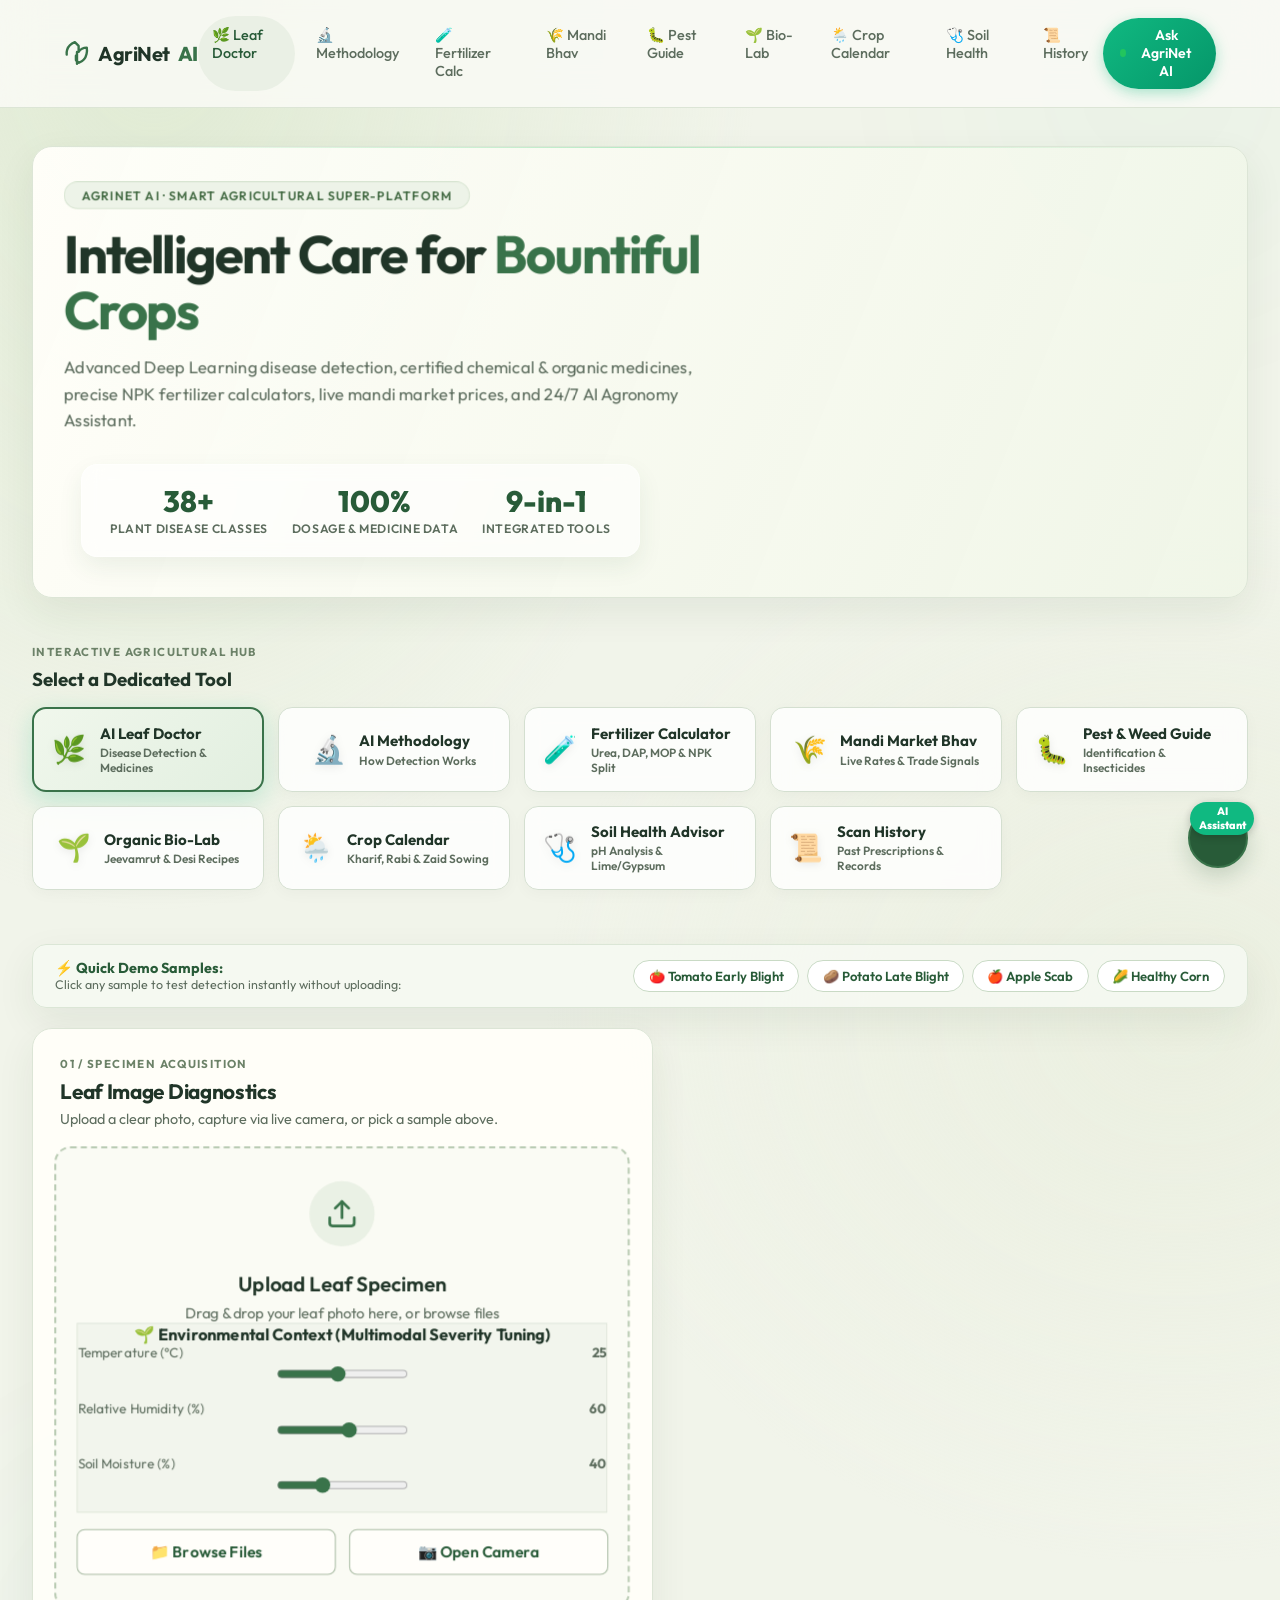
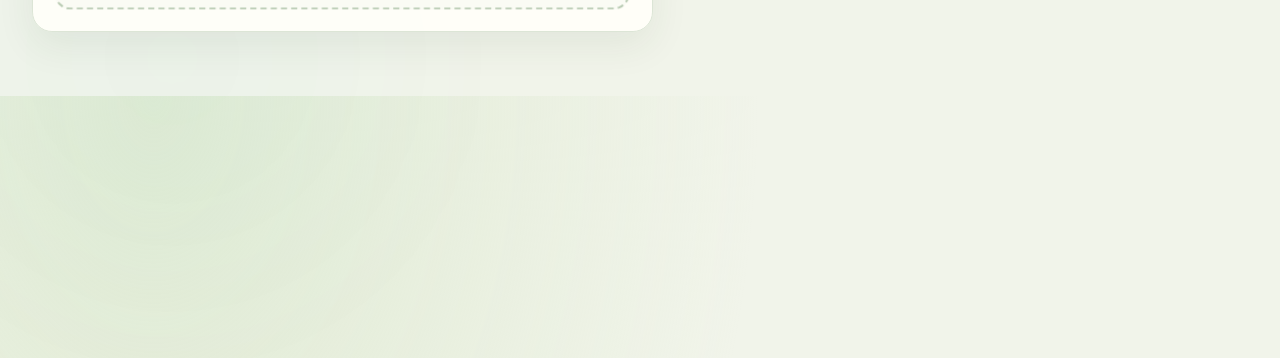
==== commit 5f756cae: "update code" ====
--- a/templates/index.html
+++ b/templates/index.html
@@ -32,6 +32,7 @@
         </div>
         <nav>
             <a href="#feature-nav" class="nav-link active" data-target="detector">🌿 Leaf Doctor</a>
+            <a href="#feature-nav" class="nav-link" data-target="methodology">🔬 Methodology</a>
             <a href="#feature-nav" class="nav-link" data-target="fertilizer">🧪 Fertilizer Calc</a>
             <a href="#feature-nav" class="nav-link" data-target="mandi">🌾 Mandi Bhav</a>
             <a href="#feature-nav" class="nav-link" data-target="pests">🐛 Pest Guide</a>
@@ -65,7 +66,7 @@
                     <span class="stat-label">Dosage & Medicine Data</span>
                 </div>
                 <div class="hero-stat-item">
-                    <span class="stat-number">8-in-1</span>
+                    <span class="stat-number">9-in-1</span>
                     <span class="stat-label">Integrated Tools</span>
                 </div>
             </div>
@@ -83,6 +84,13 @@
                     <div class="f-text">
                         <strong>AI Leaf Doctor</strong>
                         <small>Disease Detection & Medicines</small>
+                    </div>
+                </button>
+                <button class="feature-btn" data-tab="methodology">
+                    <span class="f-icon">🔬</span>
+                    <div class="f-text">
+                        <strong>AI Methodology</strong>
+                        <small>How Detection Works</small>
                     </div>
                 </button>
                 <button class="feature-btn" data-tab="fertilizer">
@@ -241,21 +249,75 @@
                     </div>
                 </section>
 
-                <!-- RESULTS SECTION -->
+                <!-- RESULTS SECTION (EXACT CARD 4 LAYOUT + DEEP AGRONOMY REPORT) -->
                 <section class="results-section hidden" id="results-container">
-                    <!-- MAIN DIAGNOSIS CARD -->
-                    <div class="glass-panel result-card main-result" data-tilt>
-                        <div class="card-header-bar">
-                            <span class="header-tag">Official Plant Pathology Report</span>
-                            <span class="risk-badge" id="r-risk-badge">High Risk</span>
-                        </div>
-                        
-                        <h2 id="r-disease" class="disease-title">Analyzing...</h2>
-                        <div class="pathogen-bar">
-                            <span class="meta-label">Pathogen / Crop:</span>
-                            <span id="r-pathogen" class="meta-val">Awaiting Inference</span>
-                        </div>
-
+                    <!-- SLEEK RESULT HERO CARD (MATCHING USER'S IMAGE CARD 4) -->
+                    <div class="result-hero-card glass-panel" data-tilt>
+                        <div class="result-hero-top">
+                            <div class="result-thumb-wrapper">
+                                <img id="r-card-thumb" src="" alt="Diagnosed Leaf Specimen">
+                                <span class="thumb-badge">Specimen</span>
+                            </div>
+                            <div class="result-hero-meta">
+                                <div class="result-title-row">
+                                    <h2 id="r-disease" class="disease-title">Analyzing...</h2>
+                                    <span class="risk-badge" id="r-risk-badge">High Risk</span>
+                                </div>
+                                <div class="pathogen-bar">
+                                    <span class="meta-label">Pathogen / Crop:</span>
+                                    <span id="r-pathogen" class="meta-val">Awaiting Inference</span>
+                                </div>
+                                
+                                <!-- CONFIDENCE BAR -->
+                                <div class="confidence-container">
+                                    <div class="confidence-labels">
+                                        <span>Confidence</span>
+                                        <strong id="r-confidence-text">0.00%</strong>
+                                    </div>
+                                    <div class="confidence-track">
+                                        <div class="confidence-fill" id="r-confidence-bar" style="width: 0%;"></div>
+                                    </div>
+                                </div>
+
+                                <!-- STAT CHIPS (SEVERITY + LATENCY) -->
+                                <div class="hero-stats-chips">
+                                    <div class="stat-chip severity-chip">
+                                        <span class="chip-icon">🔥</span>
+                                        <div class="chip-info">
+                                            <small>Severity</small>
+                                            <strong id="r-hero-severity">High</strong>
+                                        </div>
+                                    </div>
+                                    <div class="stat-chip latency-chip">
+                                        <span class="chip-icon">⏱️</span>
+                                        <div class="chip-info">
+                                            <small>Latency</small>
+                                            <strong id="r-hero-latency">291 ms</strong>
+                                        </div>
+                                    </div>
+                                    <div class="stat-chip recovery-chip">
+                                        <span class="chip-icon">🌱</span>
+                                        <div class="chip-info">
+                                            <small>Recovery</small>
+                                            <strong id="r-hero-recovery">7-14 Days</strong>
+                                        </div>
+                                    </div>
+                                </div>
+                            </div>
+                        </div>
+
+                        <!-- TREATMENT BOX (MATCHING EXACT CARD 4 IN IMAGE) -->
+                        <div class="treatment-hero-box">
+                            <div class="t-icon">🌿</div>
+                            <div class="t-content">
+                                <h4>Treatment</h4>
+                                <p id="r-treatment-summary">Awaiting inference completion.</p>
+                            </div>
+                        </div>
+                    </div>
+
+                    <!-- EXPANDED DETAILED AGRONOMY PRESCRIPTION -->
+                    <div class="glass-panel result-details-panel">
                         <!-- BRIEF OVERVIEW -->
                         <div class="info-block brief-block">
                             <h4>📖 Disease Overview & Pathology</h4>
@@ -316,50 +378,238 @@
                             </button>
                         </div>
                     </div>
-
-                    <!-- ANALYTICS METRICS ROW -->
-                    <div class="results-heading">
-                        <span class="section-kicker">02 / Telemetry & Confidence</span>
-                        <h3>Model Analytics</h3>
-                    </div>
-                    <div class="metrics-row">
-                        <div class="glass-panel metric-card" data-tilt>
-                            <svg class="metric-icon" width="24" height="24" viewBox="0 0 24 24" fill="none"
-                                stroke="currentColor" stroke-width="2">
-                                <path d="M2 12h4l3-9 5 18 3-9h5"></path>
-                            </svg>
-                            <h4>Model Confidence</h4>
-                            <div class="value-wrap">
-                                <span class="value" id="r-confidence-val">0</span>
-                                <span class="unit">%</span>
-                            </div>
-                        </div>
-                        <div class="glass-panel metric-card" data-tilt>
-                            <svg class="metric-icon" width="24" height="24" viewBox="0 0 24 24" fill="none"
-                                stroke="currentColor" stroke-width="2">
-                                <circle cx="12" cy="12" r="10"></circle>
-                                <polyline points="12 6 12 12 16 14"></polyline>
-                            </svg>
-                            <h4>Inference Latency</h4>
-                            <div class="value-wrap">
-                                <span class="value" id="r-latency-val">0</span>
-                                <span class="unit">ms</span>
-                            </div>
-                        </div>
-                        <div class="glass-panel metric-card" data-tilt>
-                            <svg class="metric-icon" width="24" height="24" viewBox="0 0 24 24" fill="none"
-                                stroke="currentColor" stroke-width="2" style="stroke: #ff4757;">
-                                <path d="M12 2v20M17 5H9.5a3.5 3.5 0 0 0 0 7h5a3.5 3.5 0 0 1 0 7H6"></path>
-                            </svg>
-                            <h4>Severity & Impact</h4>
-                            <div class="value-wrap">
-                                <span class="value" id="r-severity-val" style="color: #ff4757;">0</span>
-                                <span class="unit">%</span>
-                            </div>
-                        </div>
-                    </div>
                 </section>
             </div>
+        </div>
+
+        <!-- ========================================== -->
+        <!-- TAB: METHODOLOGY & ARCHITECTURE (AS IN IMAGE) -->
+        <!-- ========================================== -->
+        <div class="tab-pane hidden" id="pane-methodology">
+            <section class="methodology-full-panel glass-panel">
+                <div class="methodology-header">
+                    <div class="meth-badge-row">
+                        <span class="meth-badge">M E T H O D O L O G Y</span>
+                        <div class="meth-tag-right">
+                            <span>Healthy Plants</span>
+                            <small>Healthy Future 🍃</small>
+                        </div>
+                    </div>
+                    <h2>How Our Plant Disease Detection System Works</h2>
+                    <p class="meth-subtitle">From leaf image to actionable insights — powered by AI, designed for farmers.</p>
+                </div>
+
+                <!-- 4 STEP PIPELINE CARDS (EXACT MATCH TO IMAGE) -->
+                <div class="meth-pipeline-grid">
+                    <!-- STEP 1 -->
+                    <div class="meth-step-card glass-panel">
+                        <div class="step-card-header">
+                            <span class="step-num-badge">1</span>
+                            <h3>Image Input</h3>
+                        </div>
+                        <p class="step-desc">Upload a leaf image or capture using your device camera.</p>
+                        
+                        <div class="step-visual-box input-visual">
+                            <div class="visual-leaf-preview" id="meth-leaf-preview">
+                                <img src="https://images.unsplash.com/photo-1597848212624-a19eb35e2651?auto=format&fit=crop&w=350&q=80" alt="Leaf Sample">
+                            </div>
+                            <div class="visual-btn-row">
+                                <button class="v-btn" id="meth-upload-btn">
+                                    <span>🖼️ Upload</span>
+                                </button>
+                                <button class="v-btn" id="meth-cam-btn">
+                                    <span>📷 Camera</span>
+                                </button>
+                            </div>
+                        </div>
+                    </div>
+
+                    <div class="pipeline-arrow">➔</div>
+
+                    <!-- STEP 2 -->
+                    <div class="meth-step-card glass-panel">
+                        <div class="step-card-header">
+                            <span class="step-num-badge">2</span>
+                            <h3>Pre-processing</h3>
+                        </div>
+                        <p class="step-desc">Image is resized to 224×224 and normalized for better model performance.</p>
+
+                        <div class="step-visual-box preproc-visual">
+                            <div class="tensor-flow-row">
+                                <div class="tensor-item">
+                                    <div class="thumb-mini">
+                                        <img src="https://images.unsplash.com/photo-1597848212624-a19eb35e2651?auto=format&fit=crop&w=150&q=80" alt="Original">
+                                    </div>
+                                    <small>Original Image</small>
+                                </div>
+                                <span class="arrow-small">➔</span>
+                                <div class="tensor-item">
+                                    <div class="tensor-3d-stack">
+                                        <div class="tensor-slice slice-1"></div>
+                                        <div class="tensor-slice slice-2"></div>
+                                        <div class="tensor-slice slice-3"></div>
+                                    </div>
+                                    <strong class="tensor-dim">224 × 224 × 3</strong>
+                                    <small>Normalized Tensor</small>
+                                </div>
+                            </div>
+                        </div>
+                    </div>
+
+                    <div class="pipeline-arrow">➔</div>
+
+                    <!-- STEP 3 -->
+                    <div class="meth-step-card glass-panel">
+                        <div class="step-card-header">
+                            <span class="step-num-badge">3</span>
+                            <h3>Deep Learning Model</h3>
+                        </div>
+                        <p class="step-desc">A trained CNN (MobileNetV2 / ResNet50) classifies the disease using learned patterns from the PlantVillage dataset.</p>
+
+                        <div class="step-visual-box cnn-visual">
+                            <div class="cnn-arch-row">
+                                <!-- CNN 3D feature layer blocks -->
+                                <div class="cnn-layers-group">
+                                    <div class="cnn-block block-1"></div>
+                                    <div class="cnn-block block-2"></div>
+                                    <div class="cnn-block block-3"></div>
+                                    <div class="cnn-block block-4"></div>
+                                    <div class="cnn-block block-5"></div>
+                                </div>
+                                <span class="arrow-small">➔</span>
+                                <!-- Softmax probabilities list -->
+                                <div class="softmax-probs-box">
+                                    <div class="prob-row">
+                                        <span>Healthy</span>
+                                        <span class="prob-val">0.05</span>
+                                    </div>
+                                    <div class="prob-row highlight-green">
+                                        <span>Early Blight</span>
+                                        <span class="prob-val">0.93</span>
+                                    </div>
+                                    <div class="prob-row">
+                                        <span>Late Blight</span>
+                                        <span class="prob-val">0.01</span>
+                                    </div>
+                                    <div class="prob-dots">...</div>
+                                </div>
+                            </div>
+                            <div class="cnn-caption">MobileNetV2 / ResNet50 (Pre-trained + Fine-tuned)</div>
+                        </div>
+                    </div>
+
+                    <div class="pipeline-arrow">➔</div>
+
+                    <!-- STEP 4 -->
+                    <div class="meth-step-card glass-panel">
+                        <div class="step-card-header">
+                            <span class="step-num-badge">4</span>
+                            <h3>Result & Guidance</h3>
+                        </div>
+                        <p class="step-desc">Get disease name, confidence score, severity index and treatment recommendations.</p>
+
+                        <!-- EXACT MINI RESULT CARD AS IN IMAGE -->
+                        <div class="meth-result-card">
+                            <div class="m-card-top">
+                                <div class="m-thumb">
+                                    <img src="https://images.unsplash.com/photo-1597848212624-a19eb35e2651?auto=format&fit=crop&w=150&q=80" alt="Result Specimen">
+                                </div>
+                                <div class="m-meta">
+                                    <div class="m-title">Potato - Early Blight</div>
+                                    <div class="m-conf-row">
+                                        <span>Confidence</span>
+                                        <strong>93.00%</strong>
+                                    </div>
+                                    <div class="m-conf-bar">
+                                        <div class="m-conf-fill" style="width: 93%;"></div>
+                                    </div>
+                                </div>
+                            </div>
+
+                            <div class="m-metrics-row">
+                                <div class="m-stat">
+                                    <span>🔥 Severity</span>
+                                    <strong style="color: #ef4444;">High</strong>
+                                </div>
+                                <div class="m-stat">
+                                    <span>⏱️ Latency</span>
+                                    <strong>291 ms</strong>
+                                </div>
+                            </div>
+
+                            <div class="m-treatment-box">
+                                <strong>🌿 Treatment</strong>
+                                <p>Use copper-based fungicides. Remove infected leaves.</p>
+                            </div>
+                        </div>
+                    </div>
+                </div>
+
+                <!-- BOTTOM SECTION: DATA FLOW & TECH STACK -->
+                <div class="meth-bottom-banner">
+                    <div class="dataflow-col">
+                        <h4>Data Flow & Technology Stack</h4>
+                        <div class="dataflow-steps">
+                            <div class="df-node">
+                                <span class="df-icon">🍃</span>
+                                <strong>Leaf Image</strong>
+                                <small>(User Input)</small>
+                            </div>
+                            <span class="df-arrow">➔</span>
+                            <div class="df-node">
+                                <span class="df-icon">⚙️</span>
+                                <strong>Flask Backend</strong>
+                                <small>(API Processing)</small>
+                            </div>
+                            <span class="df-arrow">➔</span>
+                            <div class="df-node">
+                                <span class="df-icon">🧠</span>
+                                <strong>CNN Model</strong>
+                                <small>(ONNX / TensorFlow)</small>
+                            </div>
+                            <span class="df-arrow">➔</span>
+                            <div class="df-node">
+                                <span class="df-icon">🗄️</span>
+                                <strong>PlantVillage Dataset</strong>
+                                <small>(38 Classes · 50K+ Images)</small>
+                            </div>
+                            <span class="df-arrow">➔</span>
+                            <div class="df-node">
+                                <span class="df-icon">📊</span>
+                                <strong>Prediction + Insights</strong>
+                                <small>(Web Interface)</small>
+                            </div>
+                        </div>
+                    </div>
+
+                    <div class="techstack-col">
+                        <h4>Powered By</h4>
+                        <div class="tech-logos-row">
+                            <div class="tech-pill">
+                                <span>🐍 Python</span>
+                            </div>
+                            <div class="tech-pill">
+                                <span>🌶️ Flask</span>
+                            </div>
+                            <div class="tech-pill">
+                                <span>⚡ ONNX / TF</span>
+                            </div>
+                            <div class="tech-pill">
+                                <span>✨ Gemini AI</span>
+                            </div>
+                        </div>
+                    </div>
+                </div>
+
+                <!-- FOOTER TAG -->
+                <div class="meth-footer-tag">
+                    <span>🌱 AI for Better Crop Health</span>
+                    <span>|</span>
+                    <span>Smarter Decisions</span>
+                    <span>|</span>
+                    <span>Sustainable Agriculture 🍃</span>
+                </div>
+            </section>
         </div>
 
         <!-- ========================================== -->
--- a/static/style.css
+++ b/static/style.css
@@ -2124,3 +2124,697 @@
     .hero { flex-direction: column; align-items: flex-start; }
     .hero-stats { width: 100%; justify-content: space-around; }
 }
+
+
+/* ==========================================================================
+   EXACT METHODOLOGY PIPELINE & CARD 4 RESULT INTERFACE (FROM USER SPEC)
+   ========================================================================== */
+
+/* RESULT HERO CARD (EXACT CARD 4 DESIGN) */
+.result-hero-card {
+    background: #ffffff;
+    border: 1.5px solid #d3e4cf;
+    border-radius: 18px;
+    padding: 1.75rem;
+    box-shadow: 0 14px 38px rgba(35, 60, 40, 0.09);
+    margin-bottom: 1.5rem;
+}
+
+.result-hero-top {
+    display: flex;
+    gap: 1.5rem;
+    align-items: flex-start;
+}
+
+.result-thumb-wrapper {
+    position: relative;
+    width: 140px;
+    height: 140px;
+    flex-shrink: 0;
+    border-radius: 14px;
+    overflow: hidden;
+    border: 2px solid #b7d6b0;
+    background: #eef5eb;
+    box-shadow: 0 4px 12px rgba(0, 0, 0, 0.06);
+}
+
+.result-thumb-wrapper img {
+    width: 100%;
+    height: 100%;
+    object-fit: cover;
+    display: block;
+}
+
+.thumb-badge {
+    position: absolute;
+    bottom: 6px;
+    left: 6px;
+    font-size: 0.65rem;
+    font-weight: 800;
+    text-transform: uppercase;
+    background: rgba(20, 83, 45, 0.85);
+    color: #ffffff;
+    padding: 0.15rem 0.45rem;
+    border-radius: 4px;
+    backdrop-filter: blur(4px);
+}
+
+.result-hero-meta {
+    flex: 1;
+    display: flex;
+    flex-direction: column;
+}
+
+.result-title-row {
+    display: flex;
+    justify-content: space-between;
+    align-items: baseline;
+    flex-wrap: wrap;
+    gap: 0.5rem;
+    margin-bottom: 0.35rem;
+}
+
+.result-hero-meta .disease-title {
+    font-size: 1.55rem;
+    font-weight: 800;
+    color: #1e3a24;
+    margin: 0;
+}
+
+/* CONFIDENCE BAR */
+.confidence-container {
+    margin: 0.65rem 0 0.85rem;
+}
+
+.confidence-labels {
+    display: flex;
+    justify-content: space-between;
+    font-size: 0.82rem;
+    color: var(--text-secondary);
+    margin-bottom: 0.3rem;
+}
+
+.confidence-labels strong {
+    color: #15803d;
+    font-size: 0.94rem;
+}
+
+.confidence-track {
+    width: 100%;
+    height: 8px;
+    background: #e5ece2;
+    border-radius: 999px;
+    overflow: hidden;
+}
+
+.confidence-fill {
+    height: 100%;
+    background: linear-gradient(90deg, #10b981, #059669);
+    border-radius: 999px;
+    transition: width 1s cubic-bezier(0.16, 1, 0.3, 1);
+}
+
+/* HERO STAT CHIPS (SEVERITY + LATENCY) */
+.hero-stats-chips {
+    display: flex;
+    flex-wrap: wrap;
+    gap: 0.85rem;
+}
+
+.stat-chip {
+    display: flex;
+    align-items: center;
+    gap: 0.5rem;
+    padding: 0.45rem 0.85rem;
+    background: #f4f8f2;
+    border: 1px solid #d8e5d4;
+    border-radius: 10px;
+}
+
+.chip-icon {
+    font-size: 1.15rem;
+}
+
+.chip-info {
+    display: flex;
+    flex-direction: column;
+}
+
+.chip-info small {
+    font-size: 0.68rem;
+    color: var(--text-secondary);
+    text-transform: uppercase;
+    font-weight: 700;
+}
+
+.chip-info strong {
+    font-size: 0.88rem;
+    color: var(--text-primary);
+}
+
+/* TREATMENT HERO BOX (Exact like Card 4) */
+.treatment-hero-box {
+    display: flex;
+    align-items: flex-start;
+    gap: 0.85rem;
+    margin-top: 1.25rem;
+    padding: 1rem 1.25rem;
+    background: #f0fdf4;
+    border: 1.5px solid #bbf7d0;
+    border-radius: 12px;
+}
+
+.treatment-hero-box .t-icon {
+    font-size: 1.6rem;
+    line-height: 1;
+}
+
+.treatment-hero-box h4 {
+    font-size: 0.95rem;
+    font-weight: 800;
+    color: #14532d;
+    margin-bottom: 0.25rem;
+}
+
+.treatment-hero-box p {
+    font-size: 0.88rem;
+    color: #166534;
+    line-height: 1.45;
+    margin: 0;
+}
+
+.result-details-panel {
+    background: #ffffff;
+    border: 1px solid #dce8d8;
+    border-radius: 18px;
+    padding: 1.75rem;
+}
+
+/* ==========================================================================
+   METHODOLOGY FULL PANEL & 4-STEP PIPELINE (MATCHING USER IMAGE)
+   ========================================================================== */
+.methodology-full-panel {
+    background: linear-gradient(180deg, #f7faf5 0%, #edf5e8 100%);
+    border: 1.5px solid #d4e3cf;
+    border-radius: 24px;
+    padding: 2.75rem 2.25rem;
+    box-shadow: 0 18px 45px rgba(35, 60, 40, 0.08);
+}
+
+.methodology-header {
+    text-align: center;
+    max-width: 820px;
+    margin: 0 auto 2.5rem;
+}
+
+.meth-badge-row {
+    display: flex;
+    justify-content: space-between;
+    align-items: center;
+    margin-bottom: 1rem;
+}
+
+.meth-badge {
+    padding: 0.45rem 1.4rem;
+    font-size: 0.78rem;
+    font-weight: 800;
+    letter-spacing: 0.25em;
+    color: #276749;
+    background: #dcfce7;
+    border: 1px solid #86efac;
+    border-radius: 999px;
+    text-transform: uppercase;
+}
+
+.meth-tag-right {
+    display: flex;
+    flex-direction: column;
+    text-align: right;
+    font-size: 0.82rem;
+    font-weight: 700;
+    color: #2d6a4f;
+    font-style: italic;
+}
+
+.methodology-header h2 {
+    font-size: clamp(1.8rem, 3.5vw, 2.5rem);
+    font-weight: 800;
+    color: #133a21;
+    margin-bottom: 0.5rem;
+    letter-spacing: -0.5px;
+}
+
+.meth-subtitle {
+    font-size: 1.02rem;
+    color: var(--text-secondary);
+}
+
+/* 4-STEP PIPELINE GRID */
+.meth-pipeline-grid {
+    display: flex;
+    align-items: stretch;
+    justify-content: space-between;
+    gap: 0.75rem;
+    margin-bottom: 2.5rem;
+}
+
+.meth-step-card {
+    flex: 1;
+    display: flex;
+    flex-direction: column;
+    background: #ffffff;
+    border: 1.5px solid #d5e5d1;
+    border-radius: 18px;
+    padding: 1.35rem 1.15rem;
+    box-shadow: 0 8px 24px rgba(35, 60, 40, 0.05);
+    transition: transform 0.25s ease, border-color 0.25s ease;
+}
+
+.meth-step-card:hover {
+    transform: translateY(-4px);
+    border-color: var(--brand-primary);
+}
+
+.pipeline-arrow {
+    display: flex;
+    align-items: center;
+    justify-content: center;
+    font-size: 1.35rem;
+    font-weight: 900;
+    color: #10b981;
+    padding: 0 0.15rem;
+}
+
+.step-card-header {
+    display: flex;
+    align-items: center;
+    gap: 0.65rem;
+    margin-bottom: 0.45rem;
+}
+
+.step-num-badge {
+    width: 26px;
+    height: 26px;
+    border-radius: 50%;
+    background: #1e3a24;
+    color: #ffffff;
+    display: flex;
+    align-items: center;
+    justify-content: center;
+    font-size: 0.82rem;
+    font-weight: 800;
+    flex-shrink: 0;
+}
+
+.step-card-header h3 {
+    font-size: 1.05rem;
+    font-weight: 800;
+    color: #1e3a24;
+}
+
+.step-desc {
+    font-size: 0.78rem;
+    color: var(--text-secondary);
+    line-height: 1.35;
+    margin-bottom: 1rem;
+    min-height: 38px;
+}
+
+.step-visual-box {
+    margin-top: auto;
+    border-radius: 12px;
+    background: #f7faf5;
+    border: 1px solid #e2ece0;
+    padding: 0.85rem;
+    text-align: center;
+}
+
+/* STEP 1 VISUAL */
+.visual-leaf-preview {
+    width: 100%;
+    height: 110px;
+    border-radius: 10px;
+    overflow: hidden;
+    margin-bottom: 0.65rem;
+    background: #e2ede0;
+}
+
+.visual-leaf-preview img {
+    width: 100%;
+    height: 100%;
+    object-fit: cover;
+    display: block;
+}
+
+.visual-btn-row {
+    display: flex;
+    gap: 0.5rem;
+}
+
+.v-btn {
+    flex: 1;
+    padding: 0.45rem 0.65rem;
+    font-size: 0.76rem;
+    font-weight: 700;
+    color: var(--brand-secondary);
+    background: #ffffff;
+    border: 1px solid #cbdac7;
+    border-radius: 8px;
+    cursor: pointer;
+    transition: all 0.2s ease;
+}
+
+.v-btn:hover {
+    background: var(--brand-primary);
+    color: #ffffff;
+    border-color: var(--brand-primary);
+}
+
+/* STEP 2 VISUAL: TENSOR FLOW */
+.tensor-flow-row {
+    display: flex;
+    align-items: center;
+    justify-content: space-around;
+    gap: 0.5rem;
+    padding: 0.5rem 0;
+}
+
+.tensor-item {
+    display: flex;
+    flex-direction: column;
+    align-items: center;
+}
+
+.thumb-mini {
+    width: 52px;
+    height: 52px;
+    border-radius: 8px;
+    overflow: hidden;
+    margin-bottom: 0.35rem;
+    border: 1px solid #c8d8c4;
+}
+
+.thumb-mini img {
+    width: 100%;
+    height: 100%;
+    object-fit: cover;
+}
+
+.arrow-small {
+    font-size: 1rem;
+    font-weight: 800;
+    color: #10b981;
+}
+
+.tensor-3d-stack {
+    position: relative;
+    width: 48px;
+    height: 48px;
+    margin-bottom: 0.35rem;
+}
+
+.tensor-slice {
+    position: absolute;
+    width: 42px;
+    height: 22px;
+    border-radius: 4px;
+    border: 1px solid rgba(255, 255, 255, 0.7);
+    transform: rotate(-25deg) skew(25deg);
+}
+
+.slice-1 { background: #3b82f6; top: 0px; left: 3px; z-index: 3; opacity: 0.85; }
+.slice-2 { background: #10b981; top: 10px; left: 3px; z-index: 2; opacity: 0.85; }
+.slice-3 { background: #f59e0b; top: 20px; left: 3px; z-index: 1; opacity: 0.85; }
+
+.tensor-dim {
+    font-size: 0.75rem;
+    color: #1e3a24;
+}
+
+.tensor-item small {
+    font-size: 0.68rem;
+    color: var(--text-secondary);
+}
+
+/* STEP 3 VISUAL: CNN CONVNET BLOCKS & PROBABILITIES */
+.cnn-arch-row {
+    display: flex;
+    align-items: center;
+    justify-content: space-between;
+    gap: 0.4rem;
+    padding: 0.4rem 0;
+}
+
+.cnn-layers-group {
+    display: flex;
+    align-items: center;
+    gap: 3px;
+}
+
+.cnn-block {
+    background: linear-gradient(180deg, #34d399, #059669);
+    border: 1px solid #047857;
+    border-radius: 3px;
+    box-shadow: 1px 2px 5px rgba(0,0,0,0.15);
+}
+
+.block-1 { width: 10px; height: 50px; }
+.block-2 { width: 12px; height: 42px; }
+.block-3 { width: 14px; height: 35px; }
+.block-4 { width: 16px; height: 28px; }
+.block-5 { width: 18px; height: 20px; }
+
+.softmax-probs-box {
+    display: flex;
+    flex-direction: column;
+    gap: 0.2rem;
+    text-align: left;
+    font-size: 0.68rem;
+    background: #ffffff;
+    padding: 0.45rem 0.6rem;
+    border-radius: 8px;
+    border: 1px solid #d4dfd0;
+}
+
+.prob-row {
+    display: flex;
+    justify-content: space-between;
+    gap: 0.5rem;
+    color: var(--text-secondary);
+}
+
+.prob-row.highlight-green {
+    background: #dcfce7;
+    color: #15803d;
+    font-weight: 800;
+    padding: 0.15rem 0.4rem;
+    border-radius: 4px;
+}
+
+.prob-dots {
+    font-size: 0.7rem;
+    line-height: 0.5;
+    color: #94a3b8;
+    text-align: center;
+}
+
+.cnn-caption {
+    font-size: 0.68rem;
+    color: var(--text-secondary);
+    margin-top: 0.55rem;
+}
+
+/* STEP 4 VISUAL: MINI RESULT CARD */
+.meth-result-card {
+    background: #ffffff;
+    border: 1px solid #cde0ca;
+    border-radius: 12px;
+    padding: 0.75rem;
+    text-align: left;
+}
+
+.m-card-top {
+    display: flex;
+    gap: 0.65rem;
+    align-items: center;
+    margin-bottom: 0.65rem;
+}
+
+.m-thumb {
+    width: 44px;
+    height: 44px;
+    border-radius: 6px;
+    overflow: hidden;
+    flex-shrink: 0;
+    border: 1px solid #b7d6b0;
+}
+
+.m-thumb img {
+    width: 100%;
+    height: 100%;
+    object-fit: cover;
+}
+
+.m-meta {
+    flex: 1;
+}
+
+.m-title {
+    font-size: 0.78rem;
+    font-weight: 800;
+    color: #1e3a24;
+    line-height: 1.2;
+}
+
+.m-conf-row {
+    display: flex;
+    justify-content: space-between;
+    font-size: 0.68rem;
+    color: var(--text-secondary);
+    margin: 0.2rem 0 0.15rem;
+}
+
+.m-conf-row strong {
+    color: #15803d;
+}
+
+.m-conf-bar {
+    width: 100%;
+    height: 4px;
+    background: #e2ede0;
+    border-radius: 999px;
+    overflow: hidden;
+}
+
+.m-conf-fill {
+    height: 100%;
+    background: #10b981;
+}
+
+.m-metrics-row {
+    display: flex;
+    justify-content: space-between;
+    padding: 0.35rem 0.5rem;
+    background: #f7faf5;
+    border-radius: 6px;
+    font-size: 0.68rem;
+    margin-bottom: 0.5rem;
+}
+
+.m-treatment-box {
+    background: #f0fdf4;
+    border: 1px solid #bbf7d0;
+    border-radius: 6px;
+    padding: 0.45rem 0.6rem;
+    font-size: 0.68rem;
+    line-height: 1.35;
+}
+
+.m-treatment-box strong {
+    color: #15803d;
+    display: block;
+    margin-bottom: 0.1rem;
+}
+
+.m-treatment-box p {
+    color: #166534;
+    margin: 0;
+}
+
+/* BOTTOM SECTION: DATA FLOW & TECH STACK */
+.meth-bottom-banner {
+    display: grid;
+    grid-template-columns: minmax(0, 2fr) minmax(0, 1.2fr);
+    gap: 1.75rem;
+    background: #ffffff;
+    border: 1.5px solid #d5e5d1;
+    border-radius: 18px;
+    padding: 1.5rem 1.75rem;
+    margin-bottom: 1.75rem;
+}
+
+.dataflow-col h4, .techstack-col h4 {
+    font-size: 0.96rem;
+    font-weight: 800;
+    color: #1e3a24;
+    margin-bottom: 1rem;
+}
+
+.dataflow-steps {
+    display: flex;
+    align-items: center;
+    justify-content: space-between;
+    flex-wrap: wrap;
+    gap: 0.4rem;
+}
+
+.df-node {
+    display: flex;
+    flex-direction: column;
+    align-items: center;
+    text-align: center;
+}
+
+.df-icon {
+    font-size: 1.4rem;
+    margin-bottom: 0.2rem;
+}
+
+.df-node strong {
+    font-size: 0.78rem;
+    color: var(--text-primary);
+}
+
+.df-node small {
+    font-size: 0.68rem;
+    color: var(--text-secondary);
+}
+
+.df-arrow {
+    font-size: 0.95rem;
+    font-weight: 900;
+    color: #10b981;
+}
+
+.tech-logos-row {
+    display: flex;
+    flex-wrap: wrap;
+    gap: 0.65rem;
+}
+
+.tech-pill {
+    padding: 0.55rem 0.95rem;
+    font-size: 0.82rem;
+    font-weight: 700;
+    background: #f7faf5;
+    border: 1.5px solid #d4dfd0;
+    border-radius: 999px;
+    color: #1e3a24;
+    box-shadow: 0 2px 8px rgba(0,0,0,0.03);
+}
+
+/* FOOTER TAG */
+.meth-footer-tag {
+    display: flex;
+    justify-content: center;
+    align-items: center;
+    gap: 1.25rem;
+    font-size: 0.86rem;
+    font-weight: 700;
+    color: #276749;
+    letter-spacing: 0.04em;
+    flex-wrap: wrap;
+}
+
+@media (max-width: 1024px) {
+    .meth-pipeline-grid {
+        flex-direction: column;
+    }
+    .pipeline-arrow {
+        transform: rotate(90deg);
+        padding: 0.6rem 0;
+    }
+    .meth-bottom-banner {
+        grid-template-columns: 1fr;
+    }
+}
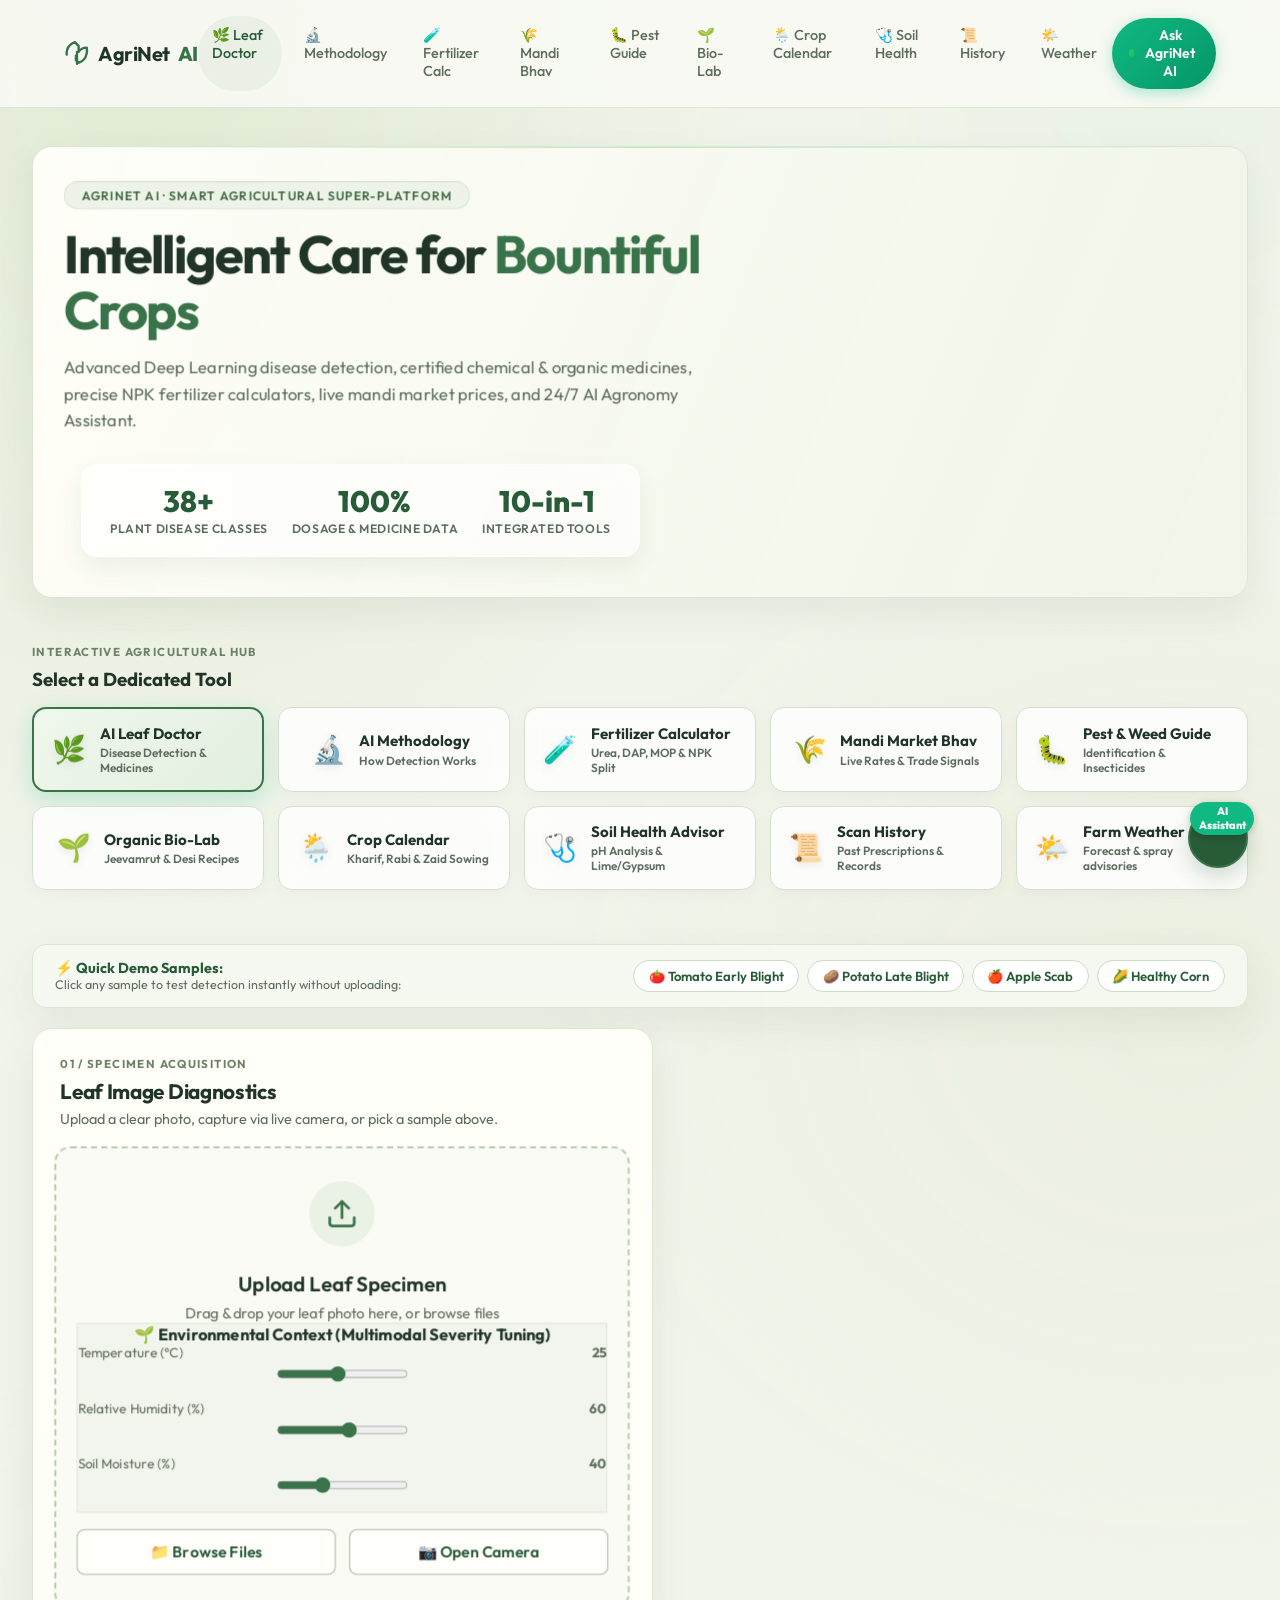
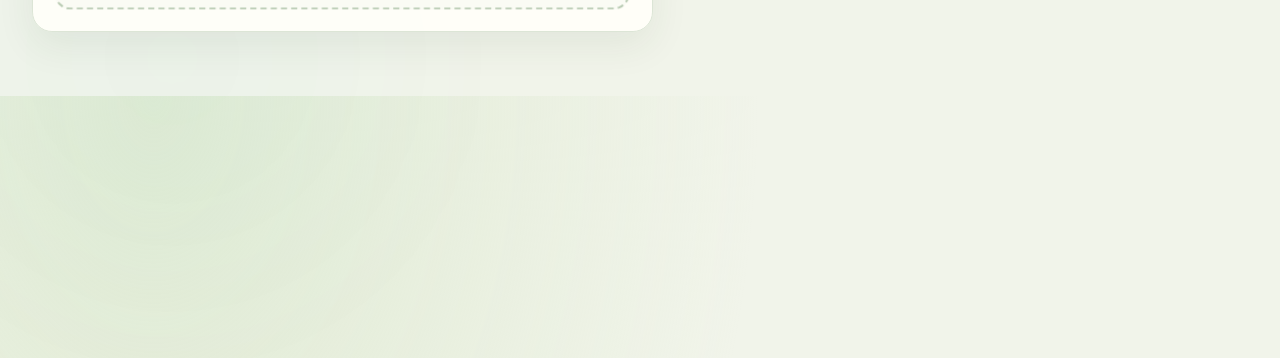
==== commit b8386d2c: "update code" ====
--- a/templates/index.html
+++ b/templates/index.html
@@ -40,6 +40,7 @@
             <a href="#feature-nav" class="nav-link" data-target="calendar">🌦️ Crop Calendar</a>
             <a href="#feature-nav" class="nav-link" data-target="soil">🩺 Soil Health</a>
             <a href="#feature-nav" class="nav-link" data-target="history">📜 History</a>
+            <a href="#feature-nav" class="nav-link" data-target="weather">🌤️ Weather</a>
         </nav>
         <div class="header-actions">
             <button class="btn-agent-top" id="top-agent-btn">
@@ -66,7 +67,7 @@
                     <span class="stat-label">Dosage & Medicine Data</span>
                 </div>
                 <div class="hero-stat-item">
-                    <span class="stat-number">9-in-1</span>
+                    <span class="stat-number">10-in-1</span>
                     <span class="stat-label">Integrated Tools</span>
                 </div>
             </div>
@@ -140,6 +141,13 @@
                     <div class="f-text">
                         <strong>Scan History</strong>
                         <small>Past Prescriptions & Records</small>
+                    </div>
+                </button>
+                <button class="feature-btn" data-tab="weather">
+                    <span class="f-icon">🌤️</span>
+                    <div class="f-text">
+                        <strong>Farm Weather</strong>
+                        <small>Forecast & spray advisories</small>
                     </div>
                 </button>
             </div>
@@ -930,7 +938,30 @@
         </div>
 
         <!-- ========================================== -->
-        <!-- TAB 8: SCAN HISTORY & RECORDS              -->
+        <!-- TAB 8: FARM WEATHER & SPRAY ADVISOR       -->
+        <!-- ========================================== -->
+        <div class="tab-pane hidden" id="pane-weather">
+            <div class="tool-panel glass-panel weather-panel">
+                <div class="tool-header">
+                    <span class="section-kicker">Location-aware forecast</span>
+                    <h2>🌤️ Farm Weather & Spray Advisor</h2>
+                    <p>Use your location or search a nearby town to plan irrigation, spraying, and field work.</p>
+                </div>
+                <div class="weather-controls">
+                    <input type="text" id="weather-location" placeholder="Enter city or village (e.g. Pune)">
+                    <button class="btn-primary" id="weather-search-btn">🔎 Check Weather</button>
+                    <button class="btn-outline" id="weather-location-btn">📍 Use My Location</button>
+                </div>
+                <div id="weather-status" class="weather-status" role="status">Search a location to load the latest forecast.</div>
+                <div id="weather-current" class="weather-current hidden"></div>
+                <div id="weather-forecast" class="weather-forecast"></div>
+                <div id="weather-advisory" class="weather-advisory hidden"></div>
+                <small class="weather-source">Forecast data: Open-Meteo · No API key required</small>
+            </div>
+        </div>
+
+        <!-- ========================================== -->
+        <!-- TAB 9: SCAN HISTORY & RECORDS              -->
         <!-- ========================================== -->
         <div class="tab-pane hidden" id="pane-history">
             <div class="tool-panel glass-panel">
--- a/static/style.css
+++ b/static/style.css
@@ -2118,6 +2118,92 @@
     .glass-panel { box-shadow: none !important; border: 1px solid #cccccc !important; }
 }
 
+.weather-panel {
+    background: linear-gradient(135deg, rgba(240, 249, 255, 0.96), rgba(236, 253, 245, 0.96));
+}
+
+.weather-controls {
+    display: flex;
+    gap: 0.75rem;
+    flex-wrap: wrap;
+    margin: 1.5rem 0 0.75rem;
+}
+
+.weather-controls input {
+    flex: 1 1 240px;
+    min-width: 180px;
+    border: 1px solid #cbdccc;
+    border-radius: 10px;
+    padding: 0.8rem 1rem;
+    font: inherit;
+    color: var(--text-primary);
+    background: #ffffff;
+}
+
+.weather-status {
+    color: var(--text-secondary);
+    min-height: 1.5rem;
+    margin: 0.5rem 0 1rem;
+}
+
+.weather-current {
+    display: grid;
+    grid-template-columns: auto 1fr auto;
+    align-items: center;
+    gap: 1rem;
+    padding: 1.25rem;
+    background: #ffffff;
+    border: 1px solid #d5e5d0;
+    border-radius: 16px;
+}
+
+.weather-current .weather-icon { font-size: 3rem; }
+.weather-current h3 { margin-bottom: 0.25rem; }
+.weather-current strong { font-size: 2rem; color: var(--brand-secondary); }
+.weather-current small { color: var(--text-secondary); }
+
+.weather-forecast {
+    display: grid;
+    grid-template-columns: repeat(auto-fit, minmax(125px, 1fr));
+    gap: 0.75rem;
+    margin-top: 1rem;
+}
+
+.weather-day {
+    padding: 1rem 0.75rem;
+    text-align: center;
+    background: rgba(255, 255, 255, 0.8);
+    border: 1px solid #d5e5d0;
+    border-radius: 14px;
+}
+
+.weather-day strong, .weather-day span, .weather-day small {
+    display: block;
+}
+
+.weather-day span { font-size: 1.8rem; margin: 0.35rem 0; }
+.weather-day small { color: var(--text-secondary); line-height: 1.4; }
+
+.weather-advisory {
+    margin-top: 1rem;
+    padding: 1rem 1.15rem;
+    border-left: 4px solid var(--brand-primary);
+    border-radius: 8px;
+    background: #ecfdf5;
+    color: #14532d;
+}
+
+.weather-source {
+    display: block;
+    margin-top: 1rem;
+    color: var(--text-muted);
+}
+
+@media (max-width: 600px) {
+    .weather-current { grid-template-columns: auto 1fr; }
+    .weather-current strong { grid-column: 2; }
+}
+
 @media (max-width: 900px) {
     .tool-grid, .recipe-grid { grid-template-columns: 1fr; }
     .fert-bags-grid { grid-template-columns: 1fr; }
